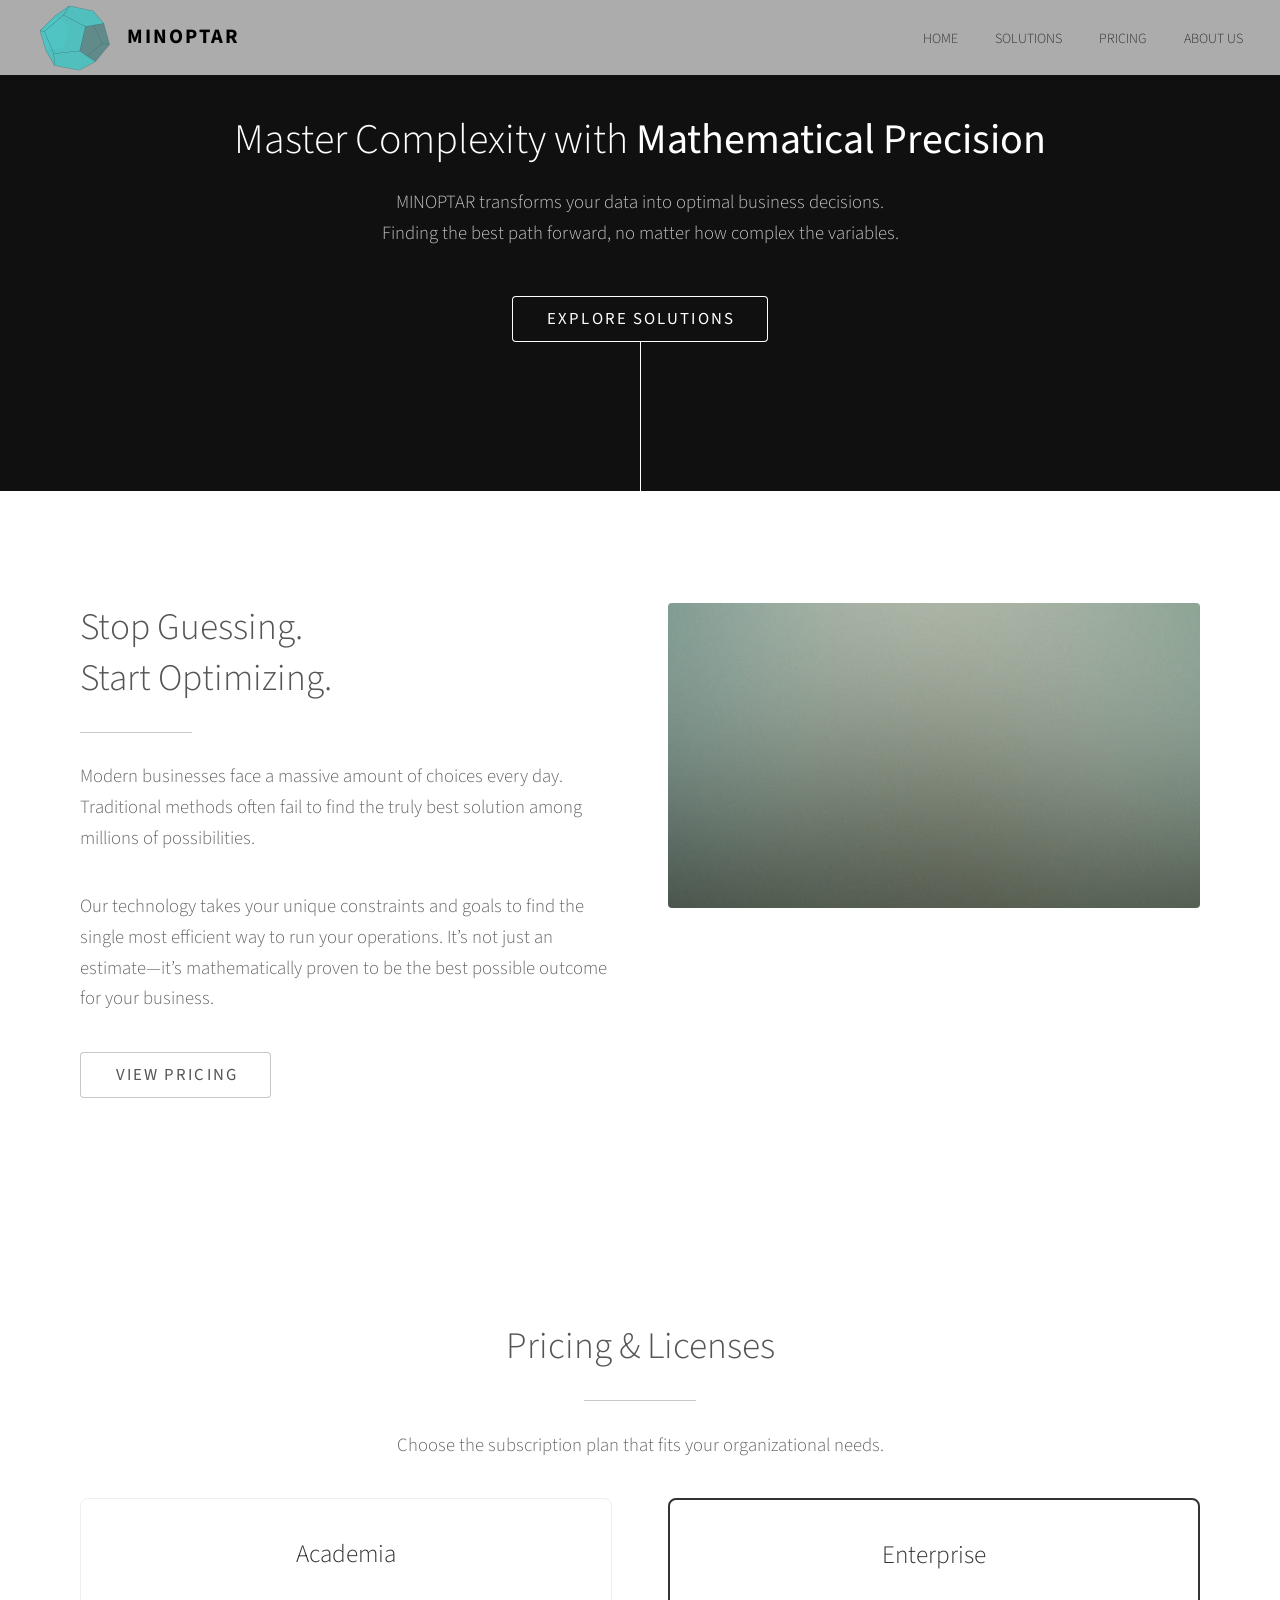
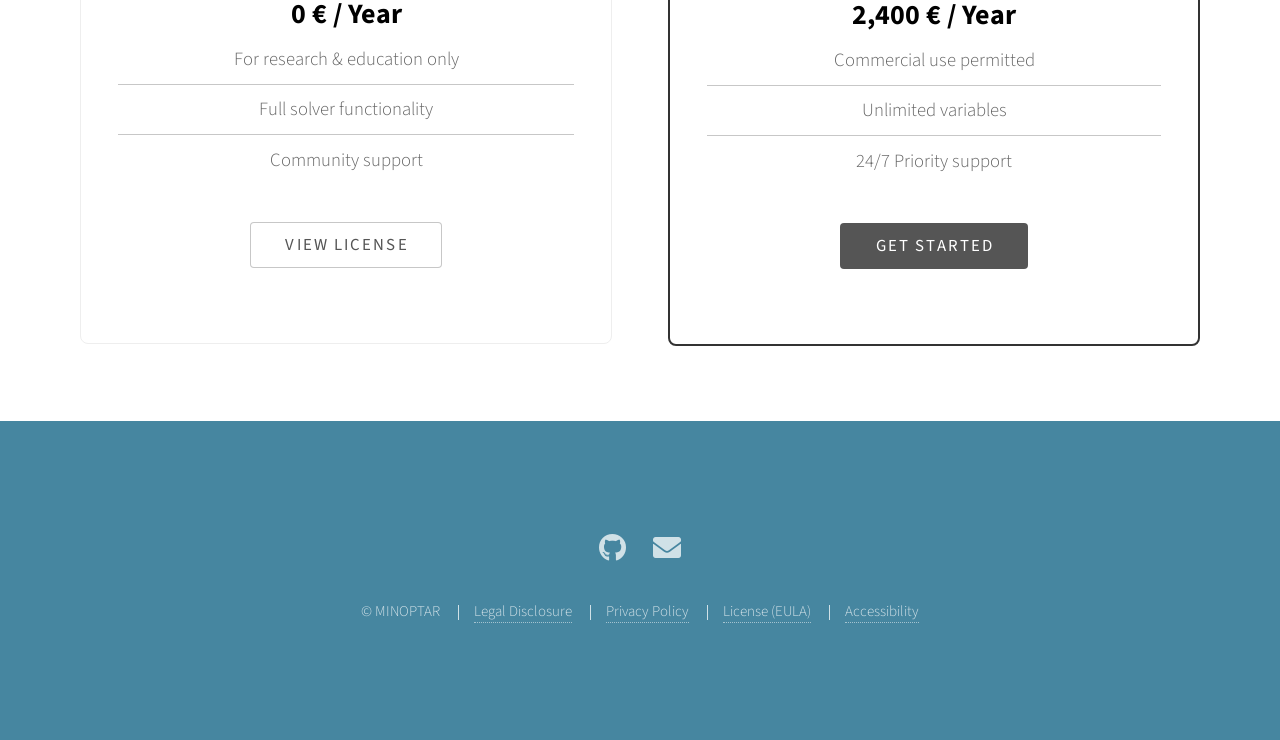
==== index.html @ ae3d608e "start page strukturell und textuell fertig" ====
<!DOCTYPE HTML>
<!--
	Photon by HTML5 UP
	html5up.net | @ajlkn
	Free for personal and commercial use under the CCA 3.0 license (html5up.net/license)
-->
<html>
	<head>
		<title>minoptar - Optimizer Engine</title>
		<meta charset="utf-8" />
		<meta name="viewport" content="width=device-width, initial-scale=1, user-scalable=no" />
		<link rel="stylesheet" href="assets/css/main.css" />
		<noscript><link rel="stylesheet" href="assets/css/noscript.css" /></noscript>
	</head>
	<body class="is-preload">

		<!-- Sticky Header Navigation -->
		<nav id="nav-sticky">
			<div class="nav-logo-container">
				<img src="images/logo_zoomed.png" alt="MINOPTAR Polyhedron Logo" class="nav-logo-img" />
				<span class="nav-logo-text">MINOPTAR</span>
			</div>
			<ul class="nav-links">
				<li><a href="#header" class="scrolly">Home</a></li>
				<li><a href="#one" class="scrolly">Solutions</a></li>
				<li><a href="#pricing" class="scrolly">Pricing</a></li>
				<li><a href="about.html">About Us</a></li>
			</ul>
		</nav>

		<!-- Header -->
			<section id="header">
				<video autoplay muted loop playsinline class="header-video">
					<source src="videos/0504(1).mp4" type="video/webm">
				</video>
				<div class="inner">
					<h1>Master Complexity with <strong>Mathematical Precision</strong></h1>
					<p>MINOPTAR transforms your data into optimal business decisions.<br />
					Finding the best path forward, no matter how complex the variables.</p>
					<ul class="actions special">
						<li><a href="#one" class="button scrolly">Explore Solutions</a></li>
					</ul>
				</div>
			</section>

		<!-- Section One: Value Proposition -->
			<section id="one" class="main style1">
				<div class="container">
					<div class="row gtr-150">
						<div class="col-6 col-12-medium">
							<header class="major">
								<h2>Stop Guessing.<br /> Start Optimizing.</h2>
							</header>
							<p>Modern businesses face a massive amount of choices every day. Traditional methods often fail to find the truly best solution among millions of possibilities.</p>
							<p>Our technology takes your unique constraints and goals to find the single most efficient way to run your operations. It’s not just an estimate—it’s mathematically proven to be the best possible outcome for your business.</p>
							<ul class="actions">
								<li><a href="#pricing" class="button scrolly">View Pricing</a></li>
							</ul>
						</div>
						<div class="col-6 col-12-medium imp-medium">
							<span class="image fit"><img src="images/pic01.jpg" alt="Optimization Illustration" /></span>
						</div>
					</div>
				</div>
			</section>

		<!-- Section Pricing: Subscription Model -->
			<section id="pricing" class="main style1 special">
				<div class="container">
					<header class="major">
						<h2>Pricing & Licenses</h2>
					</header>
					<p>Choose the subscription plan that fits your organizational needs.</p>
					<div class="row gtr-150">
						<!-- Academia Plan -->
						<div class="col-6 col-12-medium">
							<div class="pricing-card">
								<h3>Academia</h3>
								<div class="price">0 € <span>/ Year</span></div>
								<ul class="alt">
									<li>For research & education only</li>
									<li>Full solver functionality</li>
									<li>Community support</li>
								</ul>
								<ul class="actions special">
									<li><a href="license.html" class="button">View License</a></li>
								</ul>
							</div>
						</div>
						<!-- Enterprise Plan -->
						<div class="col-6 col-12-medium">
							<div class="pricing-card featured">
								<h3>Enterprise</h3>
								<div class="price">2,400 € <span>/ Year</span></div>
								<ul class="alt">
									<li>Commercial use permitted</li>
									<li>Unlimited variables</li>
									<li>24/7 Priority support</li>
								</ul>
								<ul class="actions special">
									<li><a href="license.html" class="button primary">Get Started</a></li>
								</ul>
							</div>
						</div>
					</div>
				</div>
			</section>

		<!-- Footer -->
			<section id="footer">
				<ul class="icons">
					<li><a href="#" class="icon brands alt fa-github"><span class="label">GitHub</span></a></li>
					<li><a href="#" class="icon solid alt fa-envelope"><span class="label">Email</span></a></li>
				</ul>
				<ul class="copyright">
					<li>&copy; MINOPTAR</li>
					<li><a href="legal-disclosure.html">Legal Disclosure</a></li>
					<li><a href="privacy.html">Privacy Policy</a></li>
					<li><a href="license.html">License (EULA)</a></li>
					<li><a href="accessibility.html">Accessibility</a></li>
				</ul>
			</section>

		<!-- Scripts -->
			<script src="assets/js/jquery.min.js"></script>
			<script src="assets/js/jquery.scrolly.min.js"></script>
			<script src="assets/js/browser.min.js"></script>
			<script src="assets/js/breakpoints.min.js"></script>
			<script src="assets/js/util.js"></script>
			<script src="assets/js/main.js"></script>

	</body>
</html>
---- assets/css/main.css ----
@import url("fontawesome-all.min.css");
@import url("https://fonts.googleapis.com/css?family=Source+Sans+Pro:300,300italic,400,400italic");

/*
	Photon by HTML5 UP
	html5up.net | @ajlkn
	Free for personal and commercial use under the CCA 3.0 license (html5up.net/license)
*/

html, body, div, span, applet, object,
iframe, h1, h2, h3, h4, h5, h6, p, blockquote,
pre, a, abbr, acronym, address, big, cite,
code, del, dfn, em, img, ins, kbd, q, s, samp,
small, strike, strong, sub, sup, tt, var, b,
u, i, center, dl, dt, dd, ol, ul, li, fieldset,
form, label, legend, table, caption, tbody,
tfoot, thead, tr, th, td, article, aside,
canvas, details, embed, figure, figcaption,
footer, header, hgroup, menu, nav, output, ruby,
section, summary, time, mark, audio, video {
	margin: 0;
	padding: 0;
	border: 0;
	font-size: 100%;
	font: inherit;
	vertical-align: baseline;}

article, aside, details, figcaption, figure,
footer, header, hgroup, menu, nav, section {
	display: block;}

body {
	line-height: 1;
}

ol, ul {
	list-style: none;
}

blockquote, q {
	quotes: none;
}

	blockquote:before, blockquote:after, q:before, q:after {
		content: '';
		content: none;
	}

table {
	border-collapse: collapse;
	border-spacing: 0;
}

body {
	-webkit-text-size-adjust: none;
}

mark {
	background-color: transparent;
	color: inherit;
}

input::-moz-focus-inner {
	border: 0;
	padding: 0;
}

input, select, textarea {
	-moz-appearance: none;
	-webkit-appearance: none;
	-ms-appearance: none;
	appearance: none;
}

/* Basic */

	html {
		box-sizing: border-box;
	}

	*, *:before, *:after {
		box-sizing: inherit;
	}

	body {
		background: #fff;
	}

		body.is-preload *, body.is-preload *:before, body.is-preload *:after {
			-moz-animation: none !important;
			-webkit-animation: none !important;
			-ms-animation: none !important;
			animation: none !important;
			-moz-transition: none !important;
			-webkit-transition: none !important;
			-ms-transition: none !important;
			transition: none !important;
		}

	body, input, select, textarea {
		color: #666;
		font-family: "Source Sans Pro", Helvetica, sans-serif;
		font-size: 16pt;
		font-weight: 300;
		line-height: 1.65em;
	}

	a {
		-moz-transition: color 0.2s ease-in-out, border-color 0.2s ease-in-out;
		-webkit-transition: color 0.2s ease-in-out, border-color 0.2s ease-in-out;
		-ms-transition: color 0.2s ease-in-out, border-color 0.2s ease-in-out;
		transition: color 0.2s ease-in-out, border-color 0.2s ease-in-out;
		border-bottom: dotted 1px #666;
		color: inherit;
		text-decoration: none;
	}

		a:hover {
			border-bottom-color: transparent !important;
			color: #6bd4c8;
		}

	strong, b {
		color: #555;
		font-weight: 400;
	}

	em, i {
		font-style: italic;
	}

	p {
		margin: 0 0 2em 0;
	}

	h1, h2, h3, h4, h5, h6 {
		color: #555;
		line-height: 1em;
		margin: 0 0 1em 0;
	}

		h1 a, h2 a, h3 a, h4 a, h5 a, h6 a {
			color: inherit;
			text-decoration: none;
		}

	h1 {
		font-size: 2.25em;
		line-height: 1.35em;
	}

	h2 {
		font-size: 2em;
		line-height: 1.35em;
	}

	h3 {
		font-size: 1.35em;
		line-height: 1.5em;
	}

	h4 {
		font-size: 1.25em;
		line-height: 1.5em;
	}

	h5 {
		font-size: 0.9em;
		line-height: 1.5em;
	}

	h6 {
		font-size: 0.7em;
		line-height: 1.5em;
	}

	sub {
		font-size: 0.8em;
		position: relative;
		top: 0.5em;
	}

	sup {
		font-size: 0.8em;
		position: relative;
		top: -0.5em;
	}

	hr {
		border: 0;
		border-bottom: solid 1px rgba(144, 144, 144, 0.5);
		margin: 2em 0;
	}

		hr.major {
			margin: 3em 0;
		}

	blockquote {
		border-left: solid 4px rgba(144, 144, 144, 0.5);
		font-style: italic;
		margin: 0 0 2em 0;
		padding: 0.5em 0 0.5em 2em;
	}

	code {
		background: rgba(144, 144, 144, 0.075);
		border-radius: 4px;
		border: solid 1px rgba(144, 144, 144, 0.5);
		font-family: "Courier New", monospace;
		font-size: 0.9em;
		margin: 0 0.25em;
		padding: 0.25em 0.65em;
	}

	pre {
		-webkit-overflow-scrolling: touch;
		font-family: "Courier New", monospace;
		font-size: 0.9em;
		margin: 0 0 2em 0;
	}

		pre code {
			display: block;
			line-height: 1.75em;
			padding: 1em 1.5em;
			overflow-x: auto;
		}

	.align-left {
		text-align: left;
	}

	.align-center {
		text-align: center;
	}

	.align-right {
		text-align: right;
	}

/* Container */

	.container {
		margin: 0 auto;
		max-width: calc(100% - 4em);
		width: 60em;
	}

		.container.xsmall {
			width: 15em;
		}

		.container.small {
			width: 30em;
		}

		.container.medium {
			width: 45em;
		}

		.container.large {
			width: 75em;
		}

		.container.xlarge {
			width: 90em;
		}

		.container.max {
			width: 100%;
		}

		@media screen and (max-width: 980px) {

			.container {
				max-width: 100% !important;
				width: 100% !important;
			}

		}

		@media screen and (max-width: 480px) {

			.container {
				max-width: calc(100% - 3em);
			}

		}

/* Row */

	.row {
		display: flex;
		flex-wrap: wrap;
		box-sizing: border-box;
		align-items: stretch;
	}

		.row > * {
			box-sizing: border-box;
		}

		.row.gtr-uniform > * > :last-child {
			margin-bottom: 0;
		}

		.row.aln-left {
			justify-content: flex-start;
		}

		.row.aln-center {
			justify-content: center;
		}

		.row.aln-right {
			justify-content: flex-end;
		}

		.row.aln-top {
			align-items: flex-start;
		}

		.row.aln-middle {
			align-items: center;
		}

		.row.aln-bottom {
			align-items: flex-end;
		}

		.row > .imp {
			order: -1;
		}

		.row > .col-1 {
			width: 8.33333%;
		}

		.row > .off-1 {
			margin-left: 8.33333%;
		}

		.row > .col-2 {
			width: 16.66667%;
		}

		.row > .off-2 {
			margin-left: 16.66667%;
		}

		.row > .col-3 {
			width: 25%;
		}

		.row > .off-3 {
			margin-left: 25%;
		}

		.row > .col-4 {
			width: 33.33333%;
		}

		.row > .off-4 {
			margin-left: 33.33333%;
		}

		.row > .col-5 {
			width: 41.66667%;
		}

		.row > .off-5 {
			margin-left: 41.66667%;
		}

		.row > .col-6 {
			width: 50%;
		}

		.row > .off-6 {
			margin-left: 50%;
		}

		.row > .col-7 {
			width: 58.33333%;
		}

		.row > .off-7 {
			margin-left: 58.33333%;
		}

		.row > .col-8 {
			width: 66.66667%;
		}

		.row > .off-8 {
			margin-left: 66.66667%;
		}

		.row > .col-9 {
			width: 75%;
		}

		.row > .off-9 {
			margin-left: 75%;
		}

		.row > .col-10 {
			width: 83.33333%;
		}

		.row > .off-10 {
			margin-left: 83.33333%;
		}

		.row > .col-11 {
			width: 91.66667%;
		}

		.row > .off-11 {
			margin-left: 91.66667%;
		}

		.row > .col-12 {
			width: 100%;
		}

		.row > .off-12 {
			margin-left: 100%;
		}

		.row.gtr-0 {
			margin-top: 0;
			margin-left: 0em;
		}

			.row.gtr-0 > * {
				padding: 0 0 0 0em;
			}

			.row.gtr-0.gtr-uniform {
				margin-top: 0em;
			}

				.row.gtr-0.gtr-uniform > * {
					padding-top: 0em;
				}

		.row.gtr-25 {
			margin-top: 0;
			margin-left: -0.5em;
		}

			.row.gtr-25 > * {
				padding: 0 0 0 0.5em;
			}

			.row.gtr-25.gtr-uniform {
				margin-top: -0.5em;
			}

				.row.gtr-25.gtr-uniform > * {
					padding-top: 0.5em;
				}

		.row.gtr-50 {
			margin-top: 0;
			margin-left: -1em;
		}

			.row.gtr-50 > * {
				padding: 0 0 0 1em;
			}

			.row.gtr-50.gtr-uniform {
				margin-top: -1em;
			}

				.row.gtr-50.gtr-uniform > * {
					padding-top: 1em;
				}

		.row {
			margin-top: 0;
			margin-left: -2em;
		}

			.row > * {
				padding: 0 0 0 2em;
			}

			.row.gtr-uniform {
				margin-top: -2em;
			}

				.row.gtr-uniform > * {
					padding-top: 2em;
				}

		.row.gtr-150 {
			margin-top: 0;
			margin-left: -3em;
		}

			.row.gtr-150 > * {
				padding: 0 0 0 3em;
			}

			.row.gtr-150.gtr-uniform {
				margin-top: -3em;
			}

				.row.gtr-150.gtr-uniform > * {
					padding-top: 3em;
				}

		.row.gtr-200 {
			margin-top: 0;
			margin-left: -4em;
		}

			.row.gtr-200 > * {
				padding: 0 0 0 4em;
			}

			.row.gtr-200.gtr-uniform {
				margin-top: -4em;
			}

				.row.gtr-200.gtr-uniform > * {
					padding-top: 4em;
				}

		@media screen and (max-width: 1680px) {

			.row {
				display: flex;
				flex-wrap: wrap;
				box-sizing: border-box;
				align-items: stretch;
			}

				.row > * {
					box-sizing: border-box;
				}

				.row.gtr-uniform > * > :last-child {
					margin-bottom: 0;
				}

				.row.aln-left {
					justify-content: flex-start;
				}

				.row.aln-center {
					justify-content: center;
				}

				.row.aln-right {
					justify-content: flex-end;
				}

				.row.aln-top {
					align-items: flex-start;
				}

				.row.aln-middle {
					align-items: center;
				}

				.row.aln-bottom {
					align-items: flex-end;
				}

				.row > .imp-xlarge {
					order: -1;
				}

				.row > .col-1-xlarge {
					width: 8.33333%;
				}

				.row > .off-1-xlarge {
					margin-left: 8.33333%;
				}

				.row > .col-2-xlarge {
					width: 16.66667%;
				}

				.row > .off-2-xlarge {
					margin-left: 16.66667%;
				}

				.row > .col-3-xlarge {
					width: 25%;
				}

				.row > .off-3-xlarge {
					margin-left: 25%;
				}

				.row > .col-4-xlarge {
					width: 33.33333%;
				}

				.row > .off-4-xlarge {
					margin-left: 33.33333%;
				}

				.row > .col-5-xlarge {
					width: 41.66667%;
				}

				.row > .off-5-xlarge {
					margin-left: 41.66667%;
				}

				.row > .col-6-xlarge {
					width: 50%;
				}

				.row > .off-6-xlarge {
					margin-left: 50%;
				}

				.row > .col-7-xlarge {
					width: 58.33333%;
				}

				.row > .off-7-xlarge {
					margin-left: 58.33333%;
				}

				.row > .col-8-xlarge {
					width: 66.66667%;
				}

				.row > .off-8-xlarge {
					margin-left: 66.66667%;
				}

				.row > .col-9-xlarge {
					width: 75%;
				}

				.row > .off-9-xlarge {
					margin-left: 75%;
				}

				.row > .col-10-xlarge {
					width: 83.33333%;
				}

				.row > .off-10-xlarge {
					margin-left: 83.33333%;
				}

				.row > .col-11-xlarge {
					width: 91.66667%;
				}

				.row > .off-11-xlarge {
					margin-left: 91.66667%;
				}

				.row > .col-12-xlarge {
					width: 100%;
				}

				.row > .off-12-xlarge {
					margin-left: 100%;
				}

				.row.gtr-0 {
					margin-top: 0;
					margin-left: 0em;
				}

					.row.gtr-0 > * {
						padding: 0 0 0 0em;
					}

					.row.gtr-0.gtr-uniform {
						margin-top: 0em;
					}

						.row.gtr-0.gtr-uniform > * {
							padding-top: 0em;
						}

				.row.gtr-25 {
					margin-top: 0;
					margin-left: -0.5em;
				}

					.row.gtr-25 > * {
						padding: 0 0 0 0.5em;
					}

					.row.gtr-25.gtr-uniform {
						margin-top: -0.5em;
					}

						.row.gtr-25.gtr-uniform > * {
							padding-top: 0.5em;
						}

				.row.gtr-50 {
					margin-top: 0;
					margin-left: -1em;
				}

					.row.gtr-50 > * {
						padding: 0 0 0 1em;
					}

					.row.gtr-50.gtr-uniform {
						margin-top: -1em;
					}

						.row.gtr-50.gtr-uniform > * {
							padding-top: 1em;
						}

				.row {
					margin-top: 0;
					margin-left: -2em;
				}

					.row > * {
						padding: 0 0 0 2em;
					}

					.row.gtr-uniform {
						margin-top: -2em;
					}

						.row.gtr-uniform > * {
							padding-top: 2em;
						}

				.row.gtr-150 {
					margin-top: 0;
					margin-left: -3em;
				}

					.row.gtr-150 > * {
						padding: 0 0 0 3em;
					}

					.row.gtr-150.gtr-uniform {
						margin-top: -3em;
					}

						.row.gtr-150.gtr-uniform > * {
							padding-top: 3em;
						}

				.row.gtr-200 {
					margin-top: 0;
					margin-left: -4em;
				}

					.row.gtr-200 > * {
						padding: 0 0 0 4em;
					}

					.row.gtr-200.gtr-uniform {
						margin-top: -4em;
					}

						.row.gtr-200.gtr-uniform > * {
							padding-top: 4em;
						}

		}

		@media screen and (max-width: 1140px) {

			.row {
				display: flex;
				flex-wrap: wrap;
				box-sizing: border-box;
				align-items: stretch;
			}

				.row > * {
					box-sizing: border-box;
				}

				.row.gtr-uniform > * > :last-child {
					margin-bottom: 0;
				}

				.row.aln-left {
					justify-content: flex-start;
				}

				.row.aln-center {
					justify-content: center;
				}

				.row.aln-right {
					justify-content: flex-end;
				}

				.row.aln-top {
					align-items: flex-start;
				}

				.row.aln-middle {
					align-items: center;
				}

				.row.aln-bottom {
					align-items: flex-end;
				}

				.row > .imp-large {
					order: -1;
				}

				.row > .col-1-large {
					width: 8.33333%;
				}

				.row > .off-1-large {
					margin-left: 8.33333%;
				}

				.row > .col-2-large {
					width: 16.66667%;
				}

				.row > .off-2-large {
					margin-left: 16.66667%;
				}

				.row > .col-3-large {
					width: 25%;
				}

				.row > .off-3-large {
					margin-left: 25%;
				}

				.row > .col-4-large {
					width: 33.33333%;
				}

				.row > .off-4-large {
					margin-left: 33.33333%;
				}

				.row > .col-5-large {
					width: 41.66667%;
				}

				.row > .off-5-large {
					margin-left: 41.66667%;
				}

				.row > .col-6-large {
					width: 50%;
				}

				.row > .off-6-large {
					margin-left: 50%;
				}

				.row > .col-7-large {
					width: 58.33333%;
				}

				.row > .off-7-large {
					margin-left: 58.33333%;
				}

				.row > .col-8-large {
					width: 66.66667%;
				}

				.row > .off-8-large {
					margin-left: 66.66667%;
				}

				.row > .col-9-large {
					width: 75%;
				}

				.row > .off-9-large {
					margin-left: 75%;
				}

				.row > .col-10-large {
					width: 83.33333%;
				}

				.row > .off-10-large {
					margin-left: 83.33333%;
				}

				.row > .col-11-large {
					width: 91.66667%;
				}

				.row > .off-11-large {
					margin-left: 91.66667%;
				}

				.row > .col-12-large {
					width: 100%;
				}

				.row > .off-12-large {
					margin-left: 100%;
				}

				.row.gtr-0 {
					margin-top: 0;
					margin-left: 0em;
				}

					.row.gtr-0 > * {
						padding: 0 0 0 0em;
					}

					.row.gtr-0.gtr-uniform {
						margin-top: 0em;
					}

						.row.gtr-0.gtr-uniform > * {
							padding-top: 0em;
						}

				.row.gtr-25 {
					margin-top: 0;
					margin-left: -0.5em;
				}

					.row.gtr-25 > * {
						padding: 0 0 0 0.5em;
					}

					.row.gtr-25.gtr-uniform {
						margin-top: -0.5em;
					}

						.row.gtr-25.gtr-uniform > * {
							padding-top: 0.5em;
						}

				.row.gtr-50 {
					margin-top: 0;
					margin-left: -1em;
				}

					.row.gtr-50 > * {
						padding: 0 0 0 1em;
					}

					.row.gtr-50.gtr-uniform {
						margin-top: -1em;
					}

						.row.gtr-50.gtr-uniform > * {
							padding-top: 1em;
						}

				.row {
					margin-top: 0;
					margin-left: -2em;
				}

					.row > * {
						padding: 0 0 0 2em;
					}

					.row.gtr-uniform {
						margin-top: -2em;
					}

						.row.gtr-uniform > * {
							padding-top: 2em;
						}

				.row.gtr-150 {
					margin-top: 0;
					margin-left: -3em;
				}

					.row.gtr-150 > * {
						padding: 0 0 0 3em;
					}

					.row.gtr-150.gtr-uniform {
						margin-top: -3em;
					}

						.row.gtr-150.gtr-uniform > * {
							padding-top: 3em;
						}

				.row.gtr-200 {
					margin-top: 0;
					margin-left: -4em;
				}

					.row.gtr-200 > * {
						padding: 0 0 0 4em;
					}

					.row.gtr-200.gtr-uniform {
						margin-top: -4em;
					}

						.row.gtr-200.gtr-uniform > * {
							padding-top: 4em;
						}

		}

		@media screen and (max-width: 980px) {

			.row {
				display: flex;
				flex-wrap: wrap;
				box-sizing: border-box;
				align-items: stretch;
			}

				.row > * {
					box-sizing: border-box;
				}

				.row.gtr-uniform > * > :last-child {
					margin-bottom: 0;
				}

				.row.aln-left {
					justify-content: flex-start;
				}

				.row.aln-center {
					justify-content: center;
				}

				.row.aln-right {
					justify-content: flex-end;
				}

				.row.aln-top {
					align-items: flex-start;
				}

				.row.aln-middle {
					align-items: center;
				}

				.row.aln-bottom {
					align-items: flex-end;
				}

				.row > .imp-medium {
					order: -1;
				}

				.row > .col-1-medium {
					width: 8.33333%;
				}

				.row > .off-1-medium {
					margin-left: 8.33333%;
				}

				.row > .col-2-medium {
					width: 16.66667%;
				}

				.row > .off-2-medium {
					margin-left: 16.66667%;
				}

				.row > .col-3-medium {
					width: 25%;
				}

				.row > .off-3-medium {
					margin-left: 25%;
				}

				.row > .col-4-medium {
					width: 33.33333%;
				}

				.row > .off-4-medium {
					margin-left: 33.33333%;
				}

				.row > .col-5-medium {
					width: 41.66667%;
				}

				.row > .off-5-medium {
					margin-left: 41.66667%;
				}

				.row > .col-6-medium {
					width: 50%;
				}

				.row > .off-6-medium {
					margin-left: 50%;
				}

				.row > .col-7-medium {
					width: 58.33333%;
				}

				.row > .off-7-medium {
					margin-left: 58.33333%;
				}

				.row > .col-8-medium {
					width: 66.66667%;
				}

				.row > .off-8-medium {
					margin-left: 66.66667%;
				}

				.row > .col-9-medium {
					width: 75%;
				}

				.row > .off-9-medium {
					margin-left: 75%;
				}

				.row > .col-10-medium {
					width: 83.33333%;
				}

				.row > .off-10-medium {
					margin-left: 83.33333%;
				}

				.row > .col-11-medium {
					width: 91.66667%;
				}

				.row > .off-11-medium {
					margin-left: 91.66667%;
				}

				.row > .col-12-medium {
					width: 100%;
				}

				.row > .off-12-medium {
					margin-left: 100%;
				}

				.row.gtr-0 {
					margin-top: 0;
					margin-left: 0em;
				}

					.row.gtr-0 > * {
						padding: 0 0 0 0em;
					}

					.row.gtr-0.gtr-uniform {
						margin-top: 0em;
					}

						.row.gtr-0.gtr-uniform > * {
							padding-top: 0em;
						}

				.row.gtr-25 {
					margin-top: 0;
					margin-left: -0.5em;
				}

					.row.gtr-25 > * {
						padding: 0 0 0 0.5em;
					}

					.row.gtr-25.gtr-uniform {
						margin-top: -0.5em;
					}

						.row.gtr-25.gtr-uniform > * {
							padding-top: 0.5em;
						}

				.row.gtr-50 {
					margin-top: 0;
					margin-left: -1em;
				}

					.row.gtr-50 > * {
						padding: 0 0 0 1em;
					}

					.row.gtr-50.gtr-uniform {
						margin-top: -1em;
					}

						.row.gtr-50.gtr-uniform > * {
							padding-top: 1em;
						}

				.row {
					margin-top: 0;
					margin-left: -2em;
				}

					.row > * {
						padding: 0 0 0 2em;
					}

					.row.gtr-uniform {
						margin-top: -2em;
					}

						.row.gtr-uniform > * {
							padding-top: 2em;
						}

				.row.gtr-150 {
					margin-top: 0;
					margin-left: -3em;
				}

					.row.gtr-150 > * {
						padding: 0 0 0 3em;
					}

					.row.gtr-150.gtr-uniform {
						margin-top: -3em;
					}

						.row.gtr-150.gtr-uniform > * {
							padding-top: 3em;
						}

				.row.gtr-200 {
					margin-top: 0;
					margin-left: -4em;
				}

					.row.gtr-200 > * {
						padding: 0 0 0 4em;
					}

					.row.gtr-200.gtr-uniform {
						margin-top: -4em;
					}

						.row.gtr-200.gtr-uniform > * {
							padding-top: 4em;
						}

		}

		@media screen and (max-width: 736px) {

			.row {
				display: flex;
				flex-wrap: wrap;
				box-sizing: border-box;
				align-items: stretch;
			}

				.row > * {
					box-sizing: border-box;
				}

				.row.gtr-uniform > * > :last-child {
					margin-bottom: 0;
				}

				.row.aln-left {
					justify-content: flex-start;
				}

				.row.aln-center {
					justify-content: center;
				}

				.row.aln-right {
					justify-content: flex-end;
				}

				.row.aln-top {
					align-items: flex-start;
				}

				.row.aln-middle {
					align-items: center;
				}

				.row.aln-bottom {
					align-items: flex-end;
				}

				.row > .imp-small {
					order: -1;
				}

				.row > .col-1-small {
					width: 8.33333%;
				}

				.row > .off-1-small {
					margin-left: 8.33333%;
				}

				.row > .col-2-small {
					width: 16.66667%;
				}

				.row > .off-2-small {
					margin-left: 16.66667%;
				}

				.row > .col-3-small {
					width: 25%;
				}

				.row > .off-3-small {
					margin-left: 25%;
				}

				.row > .col-4-small {
					width: 33.33333%;
				}

				.row > .off-4-small {
					margin-left: 33.33333%;
				}

				.row > .col-5-small {
					width: 41.66667%;
				}

				.row > .off-5-small {
					margin-left: 41.66667%;
				}

				.row > .col-6-small {
					width: 50%;
				}

				.row > .off-6-small {
					margin-left: 50%;
				}

				.row > .col-7-small {
					width: 58.33333%;
				}

				.row > .off-7-small {
					margin-left: 58.33333%;
				}

				.row > .col-8-small {
					width: 66.66667%;
				}

				.row > .off-8-small {
					margin-left: 66.66667%;
				}

				.row > .col-9-small {
					width: 75%;
				}

				.row > .off-9-small {
					margin-left: 75%;
				}

				.row > .col-10-small {
					width: 83.33333%;
				}

				.row > .off-10-small {
					margin-left: 83.33333%;
				}

				.row > .col-11-small {
					width: 91.66667%;
				}

				.row > .off-11-small {
					margin-left: 91.66667%;
				}

				.row > .col-12-small {
					width: 100%;
				}

				.row > .off-12-small {
					margin-left: 100%;
				}

				.row.gtr-0 {
					margin-top: 0;
					margin-left: 0em;
				}

					.row.gtr-0 > * {
						padding: 0 0 0 0em;
					}

					.row.gtr-0.gtr-uniform {
						margin-top: 0em;
					}

						.row.gtr-0.gtr-uniform > * {
							padding-top: 0em;
						}

				.row.gtr-25 {
					margin-top: 0;
					margin-left: -0.5em;
				}

					.row.gtr-25 > * {
						padding: 0 0 0 0.5em;
					}

					.row.gtr-25.gtr-uniform {
						margin-top: -0.5em;
					}

						.row.gtr-25.gtr-uniform > * {
							padding-top: 0.5em;
						}

				.row.gtr-50 {
					margin-top: 0;
					margin-left: -1em;
				}

					.row.gtr-50 > * {
						padding: 0 0 0 1em;
					}

					.row.gtr-50.gtr-uniform {
						margin-top: -1em;
					}

						.row.gtr-50.gtr-uniform > * {
							padding-top: 1em;
						}

				.row {
					margin-top: 0;
					margin-left: -2em;
				}

					.row > * {
						padding: 0 0 0 2em;
					}

					.row.gtr-uniform {
						margin-top: -2em;
					}

						.row.gtr-uniform > * {
							padding-top: 2em;
						}

				.row.gtr-150 {
					margin-top: 0;
					margin-left: -3em;
				}

					.row.gtr-150 > * {
						padding: 0 0 0 3em;
					}

					.row.gtr-150.gtr-uniform {
						margin-top: -3em;
					}

						.row.gtr-150.gtr-uniform > * {
							padding-top: 3em;
						}

				.row.gtr-200 {
					margin-top: 0;
					margin-left: -4em;
				}

					.row.gtr-200 > * {
						padding: 0 0 0 4em;
					}

					.row.gtr-200.gtr-uniform {
						margin-top: -4em;
					}

						.row.gtr-200.gtr-uniform > * {
							padding-top: 4em;
						}

		}

		@media screen and (max-width: 480px) {

			.row {
				display: flex;
				flex-wrap: wrap;
				box-sizing: border-box;
				align-items: stretch;
			}

				.row > * {
					box-sizing: border-box;
				}

				.row.gtr-uniform > * > :last-child {
					margin-bottom: 0;
				}

				.row.aln-left {
					justify-content: flex-start;
				}

				.row.aln-center {
					justify-content: center;
				}

				.row.aln-right {
					justify-content: flex-end;
				}

				.row.aln-top {
					align-items: flex-start;
				}

				.row.aln-middle {
					align-items: center;
				}

				.row.aln-bottom {
					align-items: flex-end;
				}

				.row > .imp-xsmall {
					order: -1;
				}

				.row > .col-1-xsmall {
					width: 8.33333%;
				}

				.row > .off-1-xsmall {
					margin-left: 8.33333%;
				}

				.row > .col-2-xsmall {
					width: 16.66667%;
				}

				.row > .off-2-xsmall {
					margin-left: 16.66667%;
				}

				.row > .col-3-xsmall {
					width: 25%;
				}

				.row > .off-3-xsmall {
					margin-left: 25%;
				}

				.row > .col-4-xsmall {
					width: 33.33333%;
				}

				.row > .off-4-xsmall {
					margin-left: 33.33333%;
				}

				.row > .col-5-xsmall {
					width: 41.66667%;
				}

				.row > .off-5-xsmall {
					margin-left: 41.66667%;
				}

				.row > .col-6-xsmall {
					width: 50%;
				}

				.row > .off-6-xsmall {
					margin-left: 50%;
				}

				.row > .col-7-xsmall {
					width: 58.33333%;
				}

				.row > .off-7-xsmall {
					margin-left: 58.33333%;
				}

				.row > .col-8-xsmall {
					width: 66.66667%;
				}

				.row > .off-8-xsmall {
					margin-left: 66.66667%;
				}

				.row > .col-9-xsmall {
					width: 75%;
				}

				.row > .off-9-xsmall {
					margin-left: 75%;
				}

				.row > .col-10-xsmall {
					width: 83.33333%;
				}

				.row > .off-10-xsmall {
					margin-left: 83.33333%;
				}

				.row > .col-11-xsmall {
					width: 91.66667%;
				}

				.row > .off-11-xsmall {
					margin-left: 91.66667%;
				}

				.row > .col-12-xsmall {
					width: 100%;
				}

				.row > .off-12-xsmall {
					margin-left: 100%;
				}

				.row.gtr-0 {
					margin-top: 0;
					margin-left: 0em;
				}

					.row.gtr-0 > * {
						padding: 0 0 0 0em;
					}

					.row.gtr-0.gtr-uniform {
						margin-top: 0em;
					}

						.row.gtr-0.gtr-uniform > * {
							padding-top: 0em;
						}

				.row.gtr-25 {
					margin-top: 0;
					margin-left: -0.5em;
				}

					.row.gtr-25 > * {
						padding: 0 0 0 0.5em;
					}

					.row.gtr-25.gtr-uniform {
						margin-top: -0.5em;
					}

						.row.gtr-25.gtr-uniform > * {
							padding-top: 0.5em;
						}

				.row.gtr-50 {
					margin-top: 0;
					margin-left: -1em;
				}

					.row.gtr-50 > * {
						padding: 0 0 0 1em;
					}

					.row.gtr-50.gtr-uniform {
						margin-top: -1em;
					}

						.row.gtr-50.gtr-uniform > * {
							padding-top: 1em;
						}

				.row {
					margin-top: 0;
					margin-left: -2em;
				}

					.row > * {
						padding: 0 0 0 2em;
					}

					.row.gtr-uniform {
						margin-top: -2em;
					}

						.row.gtr-uniform > * {
							padding-top: 2em;
						}

				.row.gtr-150 {
					margin-top: 0;
					margin-left: -3em;
				}

					.row.gtr-150 > * {
						padding: 0 0 0 3em;
					}

					.row.gtr-150.gtr-uniform {
						margin-top: -3em;
					}

						.row.gtr-150.gtr-uniform > * {
							padding-top: 3em;
						}

				.row.gtr-200 {
					margin-top: 0;
					margin-left: -4em;
				}

					.row.gtr-200 > * {
						padding: 0 0 0 4em;
					}

					.row.gtr-200.gtr-uniform {
						margin-top: -4em;
					}

						.row.gtr-200.gtr-uniform > * {
							padding-top: 4em;
						}

		}

		@media screen and (max-width: 320px) {

			.row {
				display: flex;
				flex-wrap: wrap;
				box-sizing: border-box;
				align-items: stretch;
			}

				.row > * {
					box-sizing: border-box;
				}

				.row.gtr-uniform > * > :last-child {
					margin-bottom: 0;
				}

				.row.aln-left {
					justify-content: flex-start;
				}

				.row.aln-center {
					justify-content: center;
				}

				.row.aln-right {
					justify-content: flex-end;
				}

				.row.aln-top {
					align-items: flex-start;
				}

				.row.aln-middle {
					align-items: center;
				}

				.row.aln-bottom {
					align-items: flex-end;
				}

				.row > .imp-xxsmall {
					order: -1;
				}

				.row > .col-1-xxsmall {
					width: 8.33333%;
				}

				.row > .off-1-xxsmall {
					margin-left: 8.33333%;
				}

				.row > .col-2-xxsmall {
					width: 16.66667%;
				}

				.row > .off-2-xxsmall {
					margin-left: 16.66667%;
				}

				.row > .col-3-xxsmall {
					width: 25%;
				}

				.row > .off-3-xxsmall {
					margin-left: 25%;
				}

				.row > .col-4-xxsmall {
					width: 33.33333%;
				}

				.row > .off-4-xxsmall {
					margin-left: 33.33333%;
				}

				.row > .col-5-xxsmall {
					width: 41.66667%;
				}

				.row > .off-5-xxsmall {
					margin-left: 41.66667%;
				}

				.row > .col-6-xxsmall {
					width: 50%;
				}

				.row > .off-6-xxsmall {
					margin-left: 50%;
				}

				.row > .col-7-xxsmall {
					width: 58.33333%;
				}

				.row > .off-7-xxsmall {
					margin-left: 58.33333%;
				}

				.row > .col-8-xxsmall {
					width: 66.66667%;
				}

				.row > .off-8-xxsmall {
					margin-left: 66.66667%;
				}

				.row > .col-9-xxsmall {
					width: 75%;
				}

				.row > .off-9-xxsmall {
					margin-left: 75%;
				}

				.row > .col-10-xxsmall {
					width: 83.33333%;
				}

				.row > .off-10-xxsmall {
					margin-left: 83.33333%;
				}

				.row > .col-11-xxsmall {
					width: 91.66667%;
				}

				.row > .off-11-xxsmall {
					margin-left: 91.66667%;
				}

				.row > .col-12-xxsmall {
					width: 100%;
				}

				.row > .off-12-xxsmall {
					margin-left: 100%;
				}

				.row.gtr-0 {
					margin-top: 0;
					margin-left: 0em;
				}

					.row.gtr-0 > * {
						padding: 0 0 0 0em;
					}

					.row.gtr-0.gtr-uniform {
						margin-top: 0em;
					}

						.row.gtr-0.gtr-uniform > * {
							padding-top: 0em;
						}

				.row.gtr-25 {
					margin-top: 0;
					margin-left: -0.5em;
				}

					.row.gtr-25 > * {
						padding: 0 0 0 0.5em;
					}

					.row.gtr-25.gtr-uniform {
						margin-top: -0.5em;
					}

						.row.gtr-25.gtr-uniform > * {
							padding-top: 0.5em;
						}

				.row.gtr-50 {
					margin-top: 0;
					margin-left: -1em;
				}

					.row.gtr-50 > * {
						padding: 0 0 0 1em;
					}

					.row.gtr-50.gtr-uniform {
						margin-top: -1em;
					}

						.row.gtr-50.gtr-uniform > * {
							padding-top: 1em;
						}

				.row {
					margin-top: 0;
					margin-left: -2em;
				}

					.row > * {
						padding: 0 0 0 2em;
					}

					.row.gtr-uniform {
						margin-top: -2em;
					}

						.row.gtr-uniform > * {
							padding-top: 2em;
						}

				.row.gtr-150 {
					margin-top: 0;
					margin-left: -3em;
				}

					.row.gtr-150 > * {
						padding: 0 0 0 3em;
					}

					.row.gtr-150.gtr-uniform {
						margin-top: -3em;
					}

						.row.gtr-150.gtr-uniform > * {
							padding-top: 3em;
						}

				.row.gtr-200 {
					margin-top: 0;
					margin-left: -4em;
				}

					.row.gtr-200 > * {
						padding: 0 0 0 4em;
					}

					.row.gtr-200.gtr-uniform {
						margin-top: -4em;
					}

						.row.gtr-200.gtr-uniform > * {
							padding-top: 4em;
						}

		}

/* Section/Article */

	section.special, article.special {
		text-align: center;
	}

	header p {
		color: #999;
		margin: 0 0 1.5em 0;
		position: relative;
	}

	header h2 + p {
		font-size: 1.25em;
		line-height: 1.5em;
		margin-top: -1em;
	}

	header h3 + p {
		font-size: 1.1em;
		line-height: 1.5em;
		margin-top: -0.8em;
	}

	header h4 + p,
	header h5 + p,
	header h6 + p {
		font-size: 0.9em;
		line-height: 1.5em;
		margin-top: -0.6em;
	}

	header.major {
		margin: 0 0 1em 0;
	}

		header.major:after {
			background: rgba(144, 144, 144, 0.5);
			content: '';
			display: inline-block;
			height: 1px;
			margin-top: 1.5em;
			width: 6em;
		}

		header.major h2, header.major h3, header.major h4, header.major h5, header.major h6 {
			margin: 0;
		}

		header.major p {
			margin: 0.7em 0 0 0;
		}

	header.special {
		text-align: center;
	}

/* Form */

	form {
		margin: 0 0 2em 0;
	}

	label {
		color: #555;
		display: block;
		font-size: 0.9em;
		font-weight: 400;
		margin: 0 0 1em 0;
	}

	input[type="text"],
	input[type="password"],
	input[type="email"],
	select,
	textarea {
		-moz-appearance: none;
		-webkit-appearance: none;
		-ms-appearance: none;
		appearance: none;
		background: rgba(144, 144, 144, 0.075);
		border-radius: 4px;
		border: none;
		border: solid 1px rgba(144, 144, 144, 0.5);
		color: inherit;
		display: block;
		outline: 0;
		padding: 0 1em;
		text-decoration: none;
		width: 100%;
	}

		input[type="text"]:invalid,
		input[type="password"]:invalid,
		input[type="email"]:invalid,
		select:invalid,
		textarea:invalid {
			box-shadow: none;
		}

		input[type="text"]:focus,
		input[type="password"]:focus,
		input[type="email"]:focus,
		select:focus,
		textarea:focus {
			border-color: #6bd4c8;
		}

	select {
		background-image: url("data:image/svg+xml;charset=utf8,%3Csvg xmlns='http://www.w3.org/2000/svg' width='40' height='40' preserveAspectRatio='none' viewBox='0 0 40 40'%3E%3Cpath d='M9.4,12.3l10.4,10.4l10.4-10.4c0.2-0.2,0.5-0.4,0.9-0.4c0.3,0,0.6,0.1,0.9,0.4l3.3,3.3c0.2,0.2,0.4,0.5,0.4,0.9 c0,0.4-0.1,0.6-0.4,0.9L20.7,31.9c-0.2,0.2-0.5,0.4-0.9,0.4c-0.3,0-0.6-0.1-0.9-0.4L4.3,17.3c-0.2-0.2-0.4-0.5-0.4-0.9 c0-0.4,0.1-0.6,0.4-0.9l3.3-3.3c0.2-0.2,0.5-0.4,0.9-0.4S9.1,12.1,9.4,12.3z' fill='rgba(144, 144, 144, 0.5)' /%3E%3C/svg%3E");
		background-size: 1.25rem;
		background-repeat: no-repeat;
		background-position: calc(100% - 1rem) center;
		height: 2.75em;
		padding-right: 2.75em;
		text-overflow: ellipsis;
	}

		select option {
			color: #555;
			background: #fff;
		}

		select:focus::-ms-value {
			background-color: transparent;
		}

		select::-ms-expand {
			display: none;
		}

	input[type="text"],
	input[type="password"],
	input[type="email"],
	select {
		height: 2.75em;
	}

	textarea {
		padding: 0.75em 1em;
	}

	input[type="checkbox"],
	input[type="radio"] {
		-moz-appearance: none;
		-webkit-appearance: none;
		-ms-appearance: none;
		appearance: none;
		display: block;
		float: left;
		margin-right: -2em;
		opacity: 0;
		width: 1em;
		z-index: -1;
	}

		input[type="checkbox"] + label,
		input[type="radio"] + label {
			text-decoration: none;
			color: #666;
			cursor: pointer;
			display: inline-block;
			font-size: 1em;
			font-weight: 300;
			padding-left: 2.4em;
			padding-right: 0.75em;
			position: relative;
		}

			input[type="checkbox"] + label:before,
			input[type="radio"] + label:before {
				-moz-osx-font-smoothing: grayscale;
				-webkit-font-smoothing: antialiased;
				display: inline-block;
				font-style: normal;
				font-variant: normal;
				text-rendering: auto;
				line-height: 1;
				text-transform: none !important;
				font-family: 'Font Awesome 5 Free';
				font-weight: 900;
			}

			input[type="checkbox"] + label:before,
			input[type="radio"] + label:before {
				background: rgba(144, 144, 144, 0.075);
				border-radius: 4px;
				border: solid 1px rgba(144, 144, 144, 0.5);
				content: '';
				display: inline-block;
				font-size: 0.8em;
				height: 2.0625em;
				left: 0;
				line-height: 2.0625em;
				position: absolute;
				text-align: center;
				top: 0;
				width: 2.0625em;
			}

		input[type="checkbox"]:checked + label:before,
		input[type="radio"]:checked + label:before {
			background: #666666;
			border-color: #666666;
			color: #ffffff;
			content: '\f00c';
		}

		input[type="checkbox"]:focus + label:before,
		input[type="radio"]:focus + label:before {
			border-color: #6bd4c8;
		}

	input[type="checkbox"] + label:before {
		border-radius: 4px;
	}

	input[type="radio"] + label:before {
		border-radius: 100%;
	}

	::-webkit-input-placeholder {
		color: #999 !important;
		opacity: 1.0;
	}

	:-moz-placeholder {
		color: #999 !important;
		opacity: 1.0;
	}

	::-moz-placeholder {
		color: #999 !important;
		opacity: 1.0;
	}

	:-ms-input-placeholder {
		color: #999 !important;
		opacity: 1.0;
	}

/* Box */

	.box {
		border-radius: 4px;
		border: solid 1px rgba(144, 144, 144, 0.5);
		margin-bottom: 2em;
		padding: 1.5em;
	}

		.box > :last-child,
		.box > :last-child > :last-child,
		.box > :last-child > :last-child > :last-child {
			margin-bottom: 0;
		}

		.box.alt {
			border: 0;
			border-radius: 0;
			padding: 0;
		}

/* Icon */

	.icon {
		text-decoration: none;
		border-bottom: none;
		position: relative;
	}

		.icon:before {
			-moz-osx-font-smoothing: grayscale;
			-webkit-font-smoothing: antialiased;
			display: inline-block;
			font-style: normal;
			font-variant: normal;
			text-rendering: auto;
			line-height: 1;
			text-transform: none !important;
			font-family: 'Font Awesome 5 Free';
			font-weight: 400;
		}

		.icon > .label {
			display: none;
		}

		.icon:before {
			line-height: inherit;
		}

		.icon.solid:before {
			font-weight: 900 !important;
		}

		.icon.brands:before {
			font-family: 'Font Awesome 5 Brands';
		}

		.icon.style1:before {
			color: #c3e895;
		}

		.icon.style2:before {
			color: #8addaa;
		}

		.icon.style3:before {
			color: #6bd4c8;
		}

		.icon.style4:before {
			color: #57aed3;
		}

		.icon.style5:before {
			color: #4a87d3;
		}

		.icon.style6:before {
			color: #6b88e6;
		}

		.icon.major {
			text-decoration: none;
			color: #555;
			cursor: default;
			display: inline-block;
			margin: 0 0 1.5em 0;
		}

			.icon.major:before {
				-moz-osx-font-smoothing: grayscale;
				-webkit-font-smoothing: antialiased;
				display: inline-block;
				font-style: normal;
				font-variant: normal;
				text-rendering: auto;
				line-height: 1;
				text-transform: none !important;
				font-family: 'Font Awesome 5 Free';
				font-weight: 400;
			}

			.icon.major:before {
				font-size: 4em;
				line-height: 1em;
			}

/* Image */

	.image {
		border-radius: 4px;
		border: 0;
		display: inline-block;
		position: relative;
	}

		.image img {
			border-radius: 4px;
			display: block;
		}

		.image.left {
			float: left;
			padding: 0 1.5em 1em 0;
			top: 0.25em;
		}

		.image.right {
			float: right;
			padding: 0 0 1em 1.5em;
			top: 0.25em;
		}

		.image.left, .image.right {
			max-width: 40%;
		}

			.image.left img, .image.right img {
				width: 100%;
			}

		.image.fit {
			display: block;
			margin: 0 0 2em 0;
			width: 100%;
		}

			.image.fit img {
				width: 100%;
			}

/* List */

	ol {
		list-style: decimal;
		margin: 0 0 2em 0;
		padding-left: 1.25em;
	}

		ol li {
			padding-left: 0.25em;
		}

	ul {
		list-style: disc;
		margin: 0 0 2em 0;
		padding-left: 1em;
	}

		ul li {
			padding-left: 0.5em;
		}

		ul.alt {
			list-style: none;
			padding-left: 0;
		}

			ul.alt li {
				border-top: solid 1px rgba(144, 144, 144, 0.5);
				padding: 0.5em 0;
			}

				ul.alt li:first-child {
					border-top: 0;
					padding-top: 0;
				}

	dl {
		margin: 0 0 2em 0;
	}

/* Actions */

	ul.actions {
		display: -moz-flex;
		display: -webkit-flex;
		display: -ms-flex;
		display: flex;
		cursor: default;
		list-style: none;
		margin-left: -1em;
		padding-left: 0;
	}

		ul.actions li {
			padding: 0 0 0 1em;
			vertical-align: middle;
		}

		ul.actions.special {
			-moz-justify-content: center;
			-webkit-justify-content: center;
			-ms-justify-content: center;
			justify-content: center;
			width: 100%;
			margin-left: 0;
		}

			ul.actions.special li:first-child {
				padding-left: 0;
			}

		ul.actions.stacked {
			-moz-flex-direction: column;
			-webkit-flex-direction: column;
			-ms-flex-direction: column;
			flex-direction: column;
			margin-left: 0;
		}

			ul.actions.stacked li {
				padding: 1.3em 0 0 0;
			}

				ul.actions.stacked li:first-child {
					padding-top: 0;
				}

		ul.actions.fit {
			width: calc(100% + 1em);
		}

			ul.actions.fit li {
				-moz-flex-grow: 1;
				-webkit-flex-grow: 1;
				-ms-flex-grow: 1;
				flex-grow: 1;
				-moz-flex-shrink: 1;
				-webkit-flex-shrink: 1;
				-ms-flex-shrink: 1;
				flex-shrink: 1;
				width: 100%;
			}

				ul.actions.fit li > * {
					width: 100%;
				}

			ul.actions.fit.stacked {
				width: 100%;
			}

		@media screen and (max-width: 480px) {

			ul.actions:not(.fixed) {
				-moz-flex-direction: column;
				-webkit-flex-direction: column;
				-ms-flex-direction: column;
				flex-direction: column;
				margin-left: 0;
				width: 100% !important;
			}

				ul.actions:not(.fixed) li {
					-moz-flex-grow: 1;
					-webkit-flex-grow: 1;
					-ms-flex-grow: 1;
					flex-grow: 1;
					-moz-flex-shrink: 1;
					-webkit-flex-shrink: 1;
					-ms-flex-shrink: 1;
					flex-shrink: 1;
					padding: 1em 0 0 0;
					text-align: center;
					width: 100%;
				}

					ul.actions:not(.fixed) li > * {
						width: 100%;
					}

					ul.actions:not(.fixed) li:first-child {
						padding-top: 0;
					}

					ul.actions:not(.fixed) li input[type="submit"],
					ul.actions:not(.fixed) li input[type="reset"],
					ul.actions:not(.fixed) li input[type="button"],
					ul.actions:not(.fixed) li button,
					ul.actions:not(.fixed) li .button {
						width: 100%;
					}

						ul.actions:not(.fixed) li input[type="submit"].icon:before,
						ul.actions:not(.fixed) li input[type="reset"].icon:before,
						ul.actions:not(.fixed) li input[type="button"].icon:before,
						ul.actions:not(.fixed) li button.icon:before,
						ul.actions:not(.fixed) li .button.icon:before {
							margin-left: -0.5em;
						}

		}

/* Icons */

	ul.icons {
		cursor: default;
		list-style: none;
		padding-left: 0;
	}

		ul.icons li {
			display: inline-block;
			padding: 0 1.25em 0 0;
		}

			ul.icons li:last-child {
				padding-right: 0;
			}

			ul.icons li .icon:before {
				font-size: 1.5em;
			}

/* Major Icons */

	ul.major-icons {
		list-style: none;
		padding-left: 0;
	}

		ul.major-icons li {
			display: inline-block;
			padding: 2.5em;
			text-align: center;
		}

			ul.major-icons li .icon {
				-moz-transform: rotate(45deg);
				-webkit-transform: rotate(45deg);
				-ms-transform: rotate(45deg);
				transform: rotate(45deg);
				border-radius: 4px;
				border: solid 1px rgba(144, 144, 144, 0.5);
				display: inline-block;
				height: 8em;
				line-height: 8em;
				margin: 0;
				text-align: center;
				width: 8em;
			}

				ul.major-icons li .icon:before {
					-moz-transform: rotate(-45deg);
					-webkit-transform: rotate(-45deg);
					-ms-transform: rotate(-45deg);
					transform: rotate(-45deg);
					display: inline-block;
					line-height: inherit;
				}

/* Table */

	.table-wrapper {
		-webkit-overflow-scrolling: touch;
		overflow-x: auto;
	}

	table {
		margin: 0 0 2em 0;
		width: 100%;
	}

		table tbody tr {
			border-left: 0;
			border-right: 0;
		}

			table tbody tr:nth-child(2n + 1) {
				background-color: rgba(144, 144, 144, 0.075);
			}

		table td {
			padding: 0.75em 0.75em;
		}

		table th {
			color: #555;
			font-size: 0.9em;
			font-weight: 400;
			padding: 0 0.75em 0.75em 0.75em;
			text-align: left;
		}

		table thead {
			border-bottom: solid 1px rgba(144, 144, 144, 0.5);
		}

		table tfoot {
			border-top: solid 1px rgba(144, 144, 144, 0.5);
		}

		table.alt {
			border-collapse: separate;
		}

			table.alt tbody tr td {
				border: solid 1px rgba(144, 144, 144, 0.5);
				border-left-width: 0;
				border-top-width: 0;
			}

				table.alt tbody tr td:first-child {
					border-left-width: 1px;
				}

			table.alt tbody tr:first-child td {
				border-top-width: 1px;
			}

			table.alt thead {
				border-bottom: 0;
			}

			table.alt tfoot {
				border-top: 0;
			}

/* Button */

	input[type="submit"],
	input[type="reset"],
	input[type="button"],
	button,
	.button {
		-moz-appearance: none;
		-webkit-appearance: none;
		-ms-appearance: none;
		appearance: none;
		-moz-transition: background-color 0.2s ease-in-out, color 0.2s ease-in-out;
		-webkit-transition: background-color 0.2s ease-in-out, color 0.2s ease-in-out;
		-ms-transition: background-color 0.2s ease-in-out, color 0.2s ease-in-out;
		transition: background-color 0.2s ease-in-out, color 0.2s ease-in-out;
		background-color: transparent;
		border-radius: 4px;
		border: 0;
		box-shadow: inset 0 0 0 1px rgba(144, 144, 144, 0.5);
		color: #555 !important;
		cursor: pointer;
		display: inline-block;
		font-size: 0.9em;
		font-weight: 400;
		height: 2.75em;
		letter-spacing: 0.125em;
		line-height: 2.75em;
		padding: 0 2em;
		text-align: center;
		text-decoration: none;
		text-indent: 0.125em;
		text-transform: uppercase;
		white-space: nowrap;
	}

		input[type="submit"]:hover,
		input[type="reset"]:hover,
		input[type="button"]:hover,
		button:hover,
		.button:hover {
			background-color: rgba(144, 144, 144, 0.075);
		}

		input[type="submit"]:active,
		input[type="reset"]:active,
		input[type="button"]:active,
		button:active,
		.button:active {
			background-color: rgba(144, 144, 144, 0.2);
		}

		input[type="submit"].icon:before,
		input[type="reset"].icon:before,
		input[type="button"].icon:before,
		button.icon:before,
		.button.icon:before {
			margin-right: 0.5em;
		}

		input[type="submit"].fit,
		input[type="reset"].fit,
		input[type="button"].fit,
		button.fit,
		.button.fit {
			width: 100%;
		}

		input[type="submit"].small,
		input[type="reset"].small,
		input[type="button"].small,
		button.small,
		.button.small {
			font-size: 0.7em;
		}

		input[type="submit"].large,
		input[type="reset"].large,
		input[type="button"].large,
		button.large,
		.button.large {
			font-size: 1.25em;
		}

		input[type="submit"].wide,
		input[type="reset"].wide,
		input[type="button"].wide,
		button.wide,
		.button.wide {
			min-width: 12em;
		}

		input[type="submit"].primary,
		input[type="reset"].primary,
		input[type="button"].primary,
		button.primary,
		.button.primary {
			background-color: #555;
			box-shadow: none !important;
			color: #fff !important;
		}

			input[type="submit"].primary:hover,
			input[type="reset"].primary:hover,
			input[type="button"].primary:hover,
			button.primary:hover,
			.button.primary:hover {
				background-color: #626262;
			}

			input[type="submit"].primary:active,
			input[type="reset"].primary:active,
			input[type="button"].primary:active,
			button.primary:active,
			.button.primary:active {
				background-color: #484848;
			}

		input[type="submit"].disabled, input[type="submit"]:disabled,
		input[type="reset"].disabled,
		input[type="reset"]:disabled,
		input[type="button"].disabled,
		input[type="button"]:disabled,
		button.disabled,
		button:disabled,
		.button.disabled,
		.button:disabled {
			cursor: default;
			opacity: 0.25;
		}

/* Main */

	.main {
		padding: 6em 0 4em 0 ;
	}

		.main.style1 {
			background: #fff;
		}

		.main.style2 {
			background-color: #333;
			color: rgba(255, 255, 255, 0.75);
			background-attachment: fixed,							fixed;
			background-image: url("images/overlay1.png"), url("../../images/header.jpg");
			background-size: auto,							cover;
		}

			.main.style2 a {
				border-bottom-color: rgba(255, 255, 255, 0.5);
			}

				.main.style2 a:hover {
					color: #ffffff;
				}

			.main.style2 h1, .main.style2 h2, .main.style2 h3, .main.style2 h4, .main.style2 h5, .main.style2 h6, .main.style2 strong, .main.style2 b {
				color: #ffffff;
			}

			.main.style2 header p {
				color: #ffffff;
			}

			.main.style2 header.major:after {
				background: #ffffff;
			}

			.main.style2 input[type="submit"],
			.main.style2 input[type="reset"],
			.main.style2 input[type="button"],
			.main.style2 button,
			.main.style2 .button {
				box-shadow: inset 0 0 0 1px #ffffff;
				color: #ffffff !important;
			}

				.main.style2 input[type="submit"]:hover,
				.main.style2 input[type="reset"]:hover,
				.main.style2 input[type="button"]:hover,
				.main.style2 button:hover,
				.main.style2 .button:hover {
					background-color: rgba(255, 255, 255, 0.125);
				}

				.main.style2 input[type="submit"]:active,
				.main.style2 input[type="reset"]:active,
				.main.style2 input[type="button"]:active,
				.main.style2 button:active,
				.main.style2 .button:active {
					background-color: rgba(255, 255, 255, 0.25);
				}

				.main.style2 input[type="submit"].primary,
				.main.style2 input[type="reset"].primary,
				.main.style2 input[type="button"].primary,
				.main.style2 button.primary,
				.main.style2 .button.primary {
					background-color: #ffffff;
					box-shadow: inset 0 0 0 1px #ffffff !important;
					color: #333 !important;
				}

					.main.style2 input[type="submit"].primary:hover,
					.main.style2 input[type="reset"].primary:hover,
					.main.style2 input[type="button"].primary:hover,
					.main.style2 button.primary:hover,
					.main.style2 .button.primary:hover {
						background-color: rgba(255, 255, 255, 0.125) !important;
						color: #ffffff !important;
					}

					.main.style2 input[type="submit"].primary:active,
					.main.style2 input[type="reset"].primary:active,
					.main.style2 input[type="button"].primary:active,
					.main.style2 button.primary:active,
					.main.style2 .button.primary:active {
						background-color: rgba(255, 255, 255, 0.25) !important;
					}

			.main.style2 ul.major-icons li .icon {
				border-color: #ffffff;
			}

			.main.style2 .icon.major {
				color: #ffffff;
			}

/* Header */

	#header {
		padding: 9em 0 9em 0 ;
		background-color: #1a1a1a;
		color: rgba(255, 255, 255, 0.75);
		overflow: hidden;
		position: relative;
		text-align: center;
	}

	#header::before {
		content: '';
		position: absolute;
		top: 0;
		left: 0;
		right: 0;
		bottom: 0;
		background-color: rgba(0, 0, 0, 0.4);
		z-index: 1;
	}

	.header-video {
		position: absolute;
		top: 50%;
		left: 50%;
		min-width: 100%;
		min-height: 100%;
		width: auto;
		height: auto;
		transform: translate(-50%, -50%);
		z-index: 0;
		object-fit: cover;
	}

	#header .inner {
		position: relative;
		z-index: 2;
	}

	.logo-img {
		max-width: 120px;
		height: auto;
		margin-bottom: 1.5em;
		display: block;
	}

		#header a {
			border-bottom-color: rgba(255, 255, 255, 0.5);
		}

			#header a:hover {
				color: #ffffff;
			}

		#header h1, #header h2, #header h3, #header h4, #header h5, #header h6, #header strong, #header b {
			color: #ffffff;
		}

		#header header p {
			color: #ffffff;
		}

		#header header.major:after {
			background: #ffffff;
		}

		#header input[type="submit"],
		#header input[type="reset"],
		#header input[type="button"],
		#header button,
		#header .button {
			box-shadow: inset 0 0 0 1px #ffffff;
			color: #ffffff !important;
		}

			#header input[type="submit"]:hover,
			#header input[type="reset"]:hover,
			#header input[type="button"]:hover,
			#header button:hover,
			#header .button:hover {
				background-color: rgba(255, 255, 255, 0.125);
			}

			#header input[type="submit"]:active,
			#header input[type="reset"]:active,
			#header input[type="button"]:active,
			#header button:active,
			#header .button:active {
				background-color: rgba(255, 255, 255, 0.25);
			}

			#header input[type="submit"].primary,
			#header input[type="reset"].primary,
			#header input[type="button"].primary,
			#header button.primary,
			#header .button.primary {
				background-color: #ffffff;
				box-shadow: inset 0 0 0 1px #ffffff !important;
				color: #4686a0 !important;
			}

				#header input[type="submit"].primary:hover,
				#header input[type="reset"].primary:hover,
				#header input[type="button"].primary:hover,
				#header button.primary:hover,
				#header .button.primary:hover {
					background-color: rgba(255, 255, 255, 0.125) !important;
					color: #ffffff !important;
				}

				#header input[type="submit"].primary:active,
				#header input[type="reset"].primary:active,
				#header input[type="button"].primary:active,
				#header button.primary:active,
				#header .button.primary:active {
					background-color: rgba(255, 255, 255, 0.25) !important;
				}

		#header ul.major-icons li .icon {
			border-color: #ffffff;
		}

		#header .icon.major {
			color: #ffffff;
		}

		#header h1 {
			margin: 0;
		}

		#header p {
			margin: 1em 0 0 0;
		}

		#header .actions {
			-moz-justify-content: center;
			-webkit-justify-content: center;
			-ms-justify-content: center;
			justify-content: center;
			margin-top: 2.5em;
			margin-left: 0;
			position: relative;
		}

			#header .actions li:first-child {
				padding-left: 0;
			}

			#header .actions:after {
				background: #ffffff;
				content: '';
				height: 100vh;
				left: 50%;
				position: absolute;
				top: 100%;
				width: 1px;
			}

		#header .inner {
			-moz-transition: -moz-transform 1.5s ease, opacity 2s ease;
			-webkit-transition: -webkit-transform 1.5s ease, opacity 2s ease;
			-ms-transition: -ms-transform 1.5s ease, opacity 2s ease;
			transition: transform 1.5s ease, opacity 2s ease;
			-moz-transition-delay: 0.25s;
			-webkit-transition-delay: 0.25s;
			-ms-transition-delay: 0.25s;
			transition-delay: 0.25s;
			-moz-transform: scale(1);
			-webkit-transform: scale(1);
			-ms-transform: scale(1);
			transform: scale(1);
			opacity: 1;
			position: relative;
			z-index: 2;
		}

			#header .inner .actions {
				-moz-transition: -moz-transform 1.25s ease;
				-webkit-transition: -webkit-transform 1.25s ease;
				-ms-transition: -ms-transform 1.25s ease;
				transition: transform 1.25s ease;
				-moz-transition-delay: 1s;
				-webkit-transition-delay: 1s;
				-ms-transition-delay: 1s;
				transition-delay: 1s;
				-moz-transform: translateY(0);
				-webkit-transform: translateY(0);
				-ms-transform: translateY(0);
				transform: translateY(0);
				opacity: 1;
			}

		#header:after {
			-moz-transition: opacity 1s ease;
			-webkit-transition: opacity 1s ease;
			-ms-transition: opacity 1s ease;
			transition: opacity 1s ease;
			background-image: linear-gradient(45deg, #4fa49a, #4361c2);
			content: '';
			height: 100%;
			left: 0;
			opacity: 0;
			position: absolute;
			top: 0;
			width: 100%;
		}

	body.is-preload #header .inner {
		-moz-transform: scale(1.05);
		-webkit-transform: scale(1.05);
		-ms-transform: scale(1.05);
		transform: scale(1.05);
		opacity: 0;
	}

		body.is-preload #header .inner .actions {
			-moz-transform: translateY(30em);
			-webkit-transform: translateY(30em);
			-ms-transform: translateY(30em);
			transform: translateY(30em);
			opacity: 0;
		}

	body.is-preload #header:after {
		opacity: 1;
	}

	.logo-container {
		position: absolute;
		top: 2em;
		left: 2em;
		display: flex;
		align-items: center;
		z-index: 3;
	}

	.logo-img {
		max-width: 80px;
		height: auto;
		margin-right: 1em;
	}

	.logo-text {
		font-size: 2em;
		font-weight: bold;
		color: #ffffff;
	}

/* Footer */

	#footer {
		padding: 6em 0 6em 0 ;
		background-color: #4686a0;
		color: rgba(255, 255, 255, 0.75);
		background-attachment: fixed,							fixed,							fixed;
		background-image: url("images/overlay2.png"), url("images/overlay4.svg"), linear-gradient(45deg, #4361c2, #4fa49a 50%, #9dc66b 95%);
		background-position: top left,						center center,					center center;
		background-size: auto,							cover,							cover;
		text-align: center;
	}

		#footer a {
			border-bottom-color: rgba(255, 255, 255, 0.5);
		}

			#footer a:hover {
				color: #ffffff;
			}

		#footer h1, #footer h2, #footer h3, #footer h4, #footer h5, #footer h6, #footer strong, #footer b {
			color: #ffffff;
		}

		#footer header p {
			color: #ffffff;
		}

		#footer header.major:after {
			background: #ffffff;
		}

		#footer input[type="submit"],
		#footer input[type="reset"],
		#footer input[type="button"],
		#footer button,
		#footer .button {
			box-shadow: inset 0 0 0 1px #ffffff;
			color: #ffffff !important;
		}

			#footer input[type="submit"]:hover,
			#footer input[type="reset"]:hover,
			#footer input[type="button"]:hover,
			#footer button:hover,
			#footer .button:hover {
				background-color: rgba(255, 255, 255, 0.125);
			}

			#footer input[type="submit"]:active,
			#footer input[type="reset"]:active,
			#footer input[type="button"]:active,
			#footer button:active,
			#footer .button:active {
				background-color: rgba(255, 255, 255, 0.25);
			}

			#footer input[type="submit"].primary,
			#footer input[type="reset"].primary,
			#footer input[type="button"].primary,
			#footer button.primary,
			#footer .button.primary {
				background-color: #ffffff;
				box-shadow: inset 0 0 0 1px #ffffff !important;
				color: #4686a0 !important;
			}

				#footer input[type="submit"].primary:hover,
				#footer input[type="reset"].primary:hover,
				#footer input[type="button"].primary:hover,
				#footer button.primary:hover,
				#footer .button.primary:hover {
					background-color: rgba(255, 255, 255, 0.125) !important;
					color: #ffffff !important;
				}

				#footer input[type="submit"].primary:active,
				#footer input[type="reset"].primary:active,
				#footer input[type="button"].primary:active,
				#footer button.primary:active,
				#footer .button.primary:active {
					background-color: rgba(255, 255, 255, 0.25) !important;
				}

		#footer ul.major-icons li .icon {
			border-color: #ffffff;
		}

		#footer .icon.major {
			color: #ffffff;
		}

		#footer .icons {
			margin: 0;
		}

		#footer .copyright {
			font-size: 0.8em;
			list-style: none;
			margin: 2em 0 0 0;
			padding: 0;
		}

			#footer .copyright li {
				border-left: solid 1px;
				display: inline-block;
				line-height: 1em;
				margin-left: 1em;
				padding: 0 0 0 1em;
			}

				#footer .copyright li:first-child {
					border-left: 0;
					margin-left: 0;
					padding: 0;
				}

/* XLarge */

	@media screen and (max-width: 1680px) {

		/* Basic */

			body, input, select, textarea {
				font-size: 14pt;
			}

		/* Header */

			#header {
				padding: 6em 0 6em 0 ;
			}

	}

/* Large */

	@media screen and (max-width: 1140px) {

		/* Basic */

			body, input, select, textarea {
				font-size: 13pt;
			}

			h1 br, h2 br, h3 br, h4 br, h5 br, h6 br {
				display: none;
			}

		/* List */

			ul.major-icons li {
				padding: 2em;
			}

				ul.major-icons li .icon {
					height: 8em;
					line-height: 8em;
					width: 8em;
				}

		/* Main */

			.main {
				padding: 4em 0 2em 0 ;
			}

				.main.style2 {
					background-attachment: scroll;
				}

		/* Header */

			#header {
				padding: 5em 0 5em 0 ;
				background-attachment: scroll;
			}

				#header br {
					display: inline;
				}

		/* Footer */

			#footer {
				padding: 4em 0 4em 0 ;
				background-attachment: scroll;
			}

	}

/* Medium */

	@media screen and (max-width: 980px) {

		/* List */

			ul.major-icons li {
				padding: 2em;
			}

				ul.major-icons li .icon {
					height: 7em;
					line-height: 7em;
					width: 7em;
				}

		/* Main */

			.main {
				padding: 5em 3em 3em 3em ;
			}

		/* Header */

			#header {
				padding: 8em 3em 8em 3em ;
			}

		/* Footer */

			#footer {
				padding: 5em 3em 5em 3em ;
			}

		/* One */

			#one {
				text-align: center;
			}

		/* Two */

			#two {
				text-align: center;
			}

	}

/* Small */

	@media screen and (max-width: 736px) {

		/* Basic */

			body, input, select, textarea {
				font-size: 12pt;
			}

			h1 {
				font-size: 1.75em;
			}

			h2 {
				font-size: 1.5em;
			}

			h3 {
				font-size: 1.1em;
			}

			h4 {
				font-size: 1em;
			}

		/* List */

			ul.major-icons li {
				padding: 1.5em;
			}

				ul.major-icons li .icon {
					height: 5em;
					line-height: 5em;
					width: 5em;
				}

					ul.major-icons li .icon:before {
						font-size: 42px;
					}

		/* Icon */

			.icon.major {
				margin: 0 0 1em 0;
			}

		/* Button */

			input[type="submit"],
			input[type="reset"],
			input[type="button"],
			button,
			.button {
				height: 3em;
				line-height: 3em;
			}

		/* Main */

			.main {
				padding: 3em 1.5em 1em 1.5em ;
			}

		/* Header */

			#header {
				padding: 4em 3em 4em 3em ;
			}

				#header .actions {
					margin: 2em 0 0 0;
				}

		/* Footer */

			#footer {
				padding: 3em 1.5em 3em 1.5em ;
			}

	}

/* XSmall */

	@media screen and (max-width: 480px) {

		/* Button */

			input[type="submit"],
			input[type="reset"],
			input[type="button"],
			.button {
				padding: 0;
			}

		/* Main */

			.main {
				padding: 2em 1.5em 0.1em 1.5em ;
			}

		/* Header */

			#header {
				padding: 4em 2em 4em 2em ;
			}

				#header br {
					display: none;
				}

		/* Footer */

			#footer {
				padding: 2em 1.5em 2em 1.5em ;
			}

				#footer .copyright {
					margin: 1.5em 0 0 0;
				}

					#footer .copyright li {
						border: 0;
						display: block;
						margin: 1em 0 0 0;
						padding: 0;
					}

						#footer .copyright li:first-child {
							margin-top: 0;
						}

	}

/* XXSmall */

	@media screen and (max-width: 320px) {

		/* Basic */

			html, body {
				min-width: 320px;
			}

		/* Main */

			.main {
				padding: 2em 1em 0.1em 1em ;
			}

		/* Header */

			#header {
				padding: 3em 1em 3em 1em ;
			}

		/* Footer */

			#footer {
				padding: 2em 1em 2em 1em ;
			}

	}

/* --- Sticky Navigation Customization --- */
#nav-sticky {
    position: fixed;
    top: 0;
    width: 100%;
    height: 4em; /* Etwas höher für das Logo */
    line-height: 4em;
    background: rgba(240, 240, 240, 0.7); 
    backdrop-filter: blur(10px);
    -webkit-backdrop-filter: blur(10px);
    color: #000;
    z-index: 10000;
    display: flex;
    justify-content: space-between;
    padding: 0 2em;
    box-shadow: 0 1px 5px rgba(0,0,0,0.05);
}

.nav-logo-container {
    display: flex;
    align-items: center;
    height: 100%;
}

.nav-logo-img {
    height: 75px; 
    width: auto;
    margin-right: 15px;
}

.nav-logo-text {
    font-weight: bold;
    letter-spacing: 2px;
    color: #000;
    font-size: 1.1em;
}

#nav-sticky ul.nav-links {
    list-style: none;
    display: flex;
    margin: 0;
    padding: 0;
}

#nav-sticky ul.nav-links li {
    margin-left: 1.5em;
}

#nav-sticky ul.nav-links li a {
    border-bottom: none;
    font-size: 0.75em;
    text-transform: uppercase;
    color: #333;
}

/* Pricing Card Fixes */
.pricing-card {
    background: #fff;
    padding: 2em;
    border-radius: 8px;
    border: 1px solid #eee;
    text-align: center;
    color: #666;
}
.pricing-card.featured {
    border: 2px solid #333;
}
.pricing-card h3 { color: #333; }
.pricing-card .price { font-size: 1.5em; font-weight: bold; color: #000; margin: 0.5em 0; }
---- assets/css/noscript.css ----
/*
	Photon by HTML5 UP
	html5up.net | @ajlkn
	Free for personal and commercial use under the CCA 3.0 license (html5up.net/license)
*/

/* Header */

	body.is-preload #header .inner {
		-moz-transform: none;
		-webkit-transform: none;
		-ms-transform: none;
		transform: none;
		opacity: 1;
	}

		body.is-preload #header .inner .actions {
			-moz-transform: none;
			-webkit-transform: none;
			-ms-transform: none;
			transform: none;
			opacity: 1;
		}

	body.is-preload #header:after {
		opacity: 0;
	}
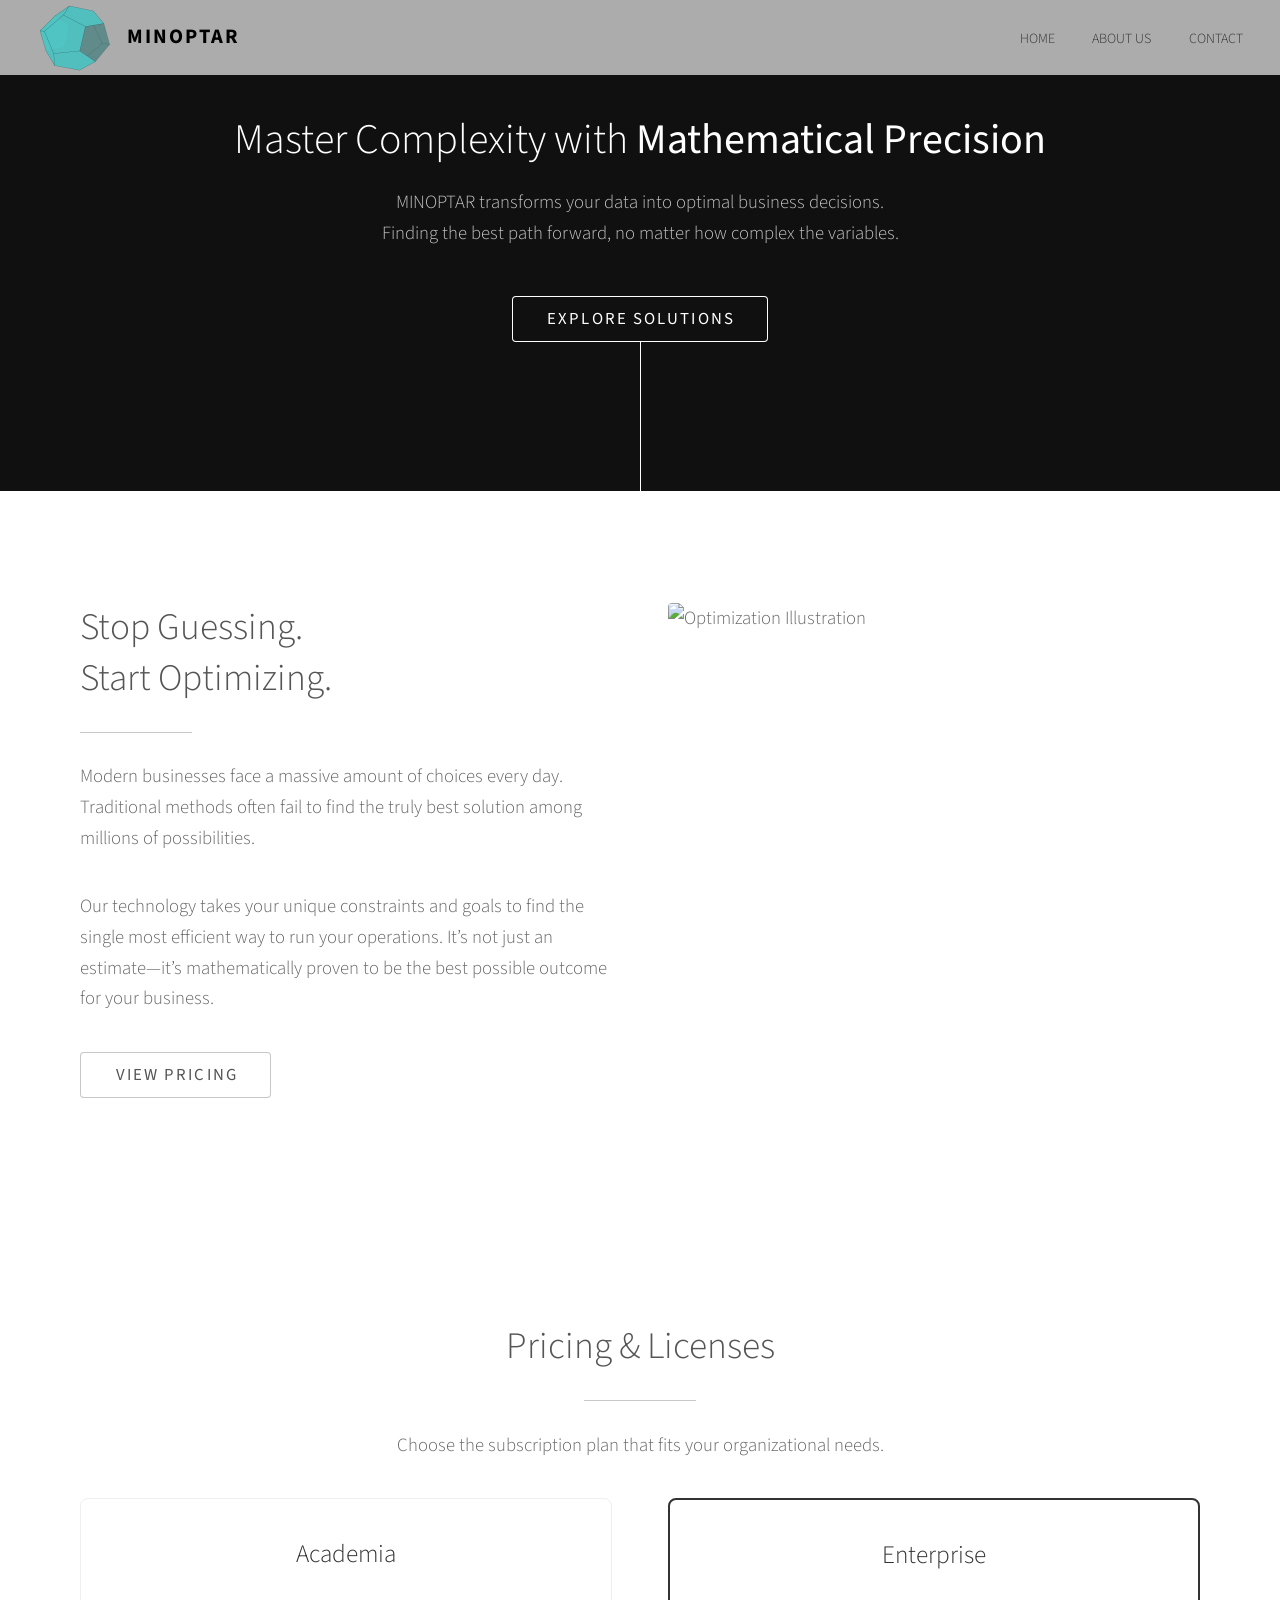
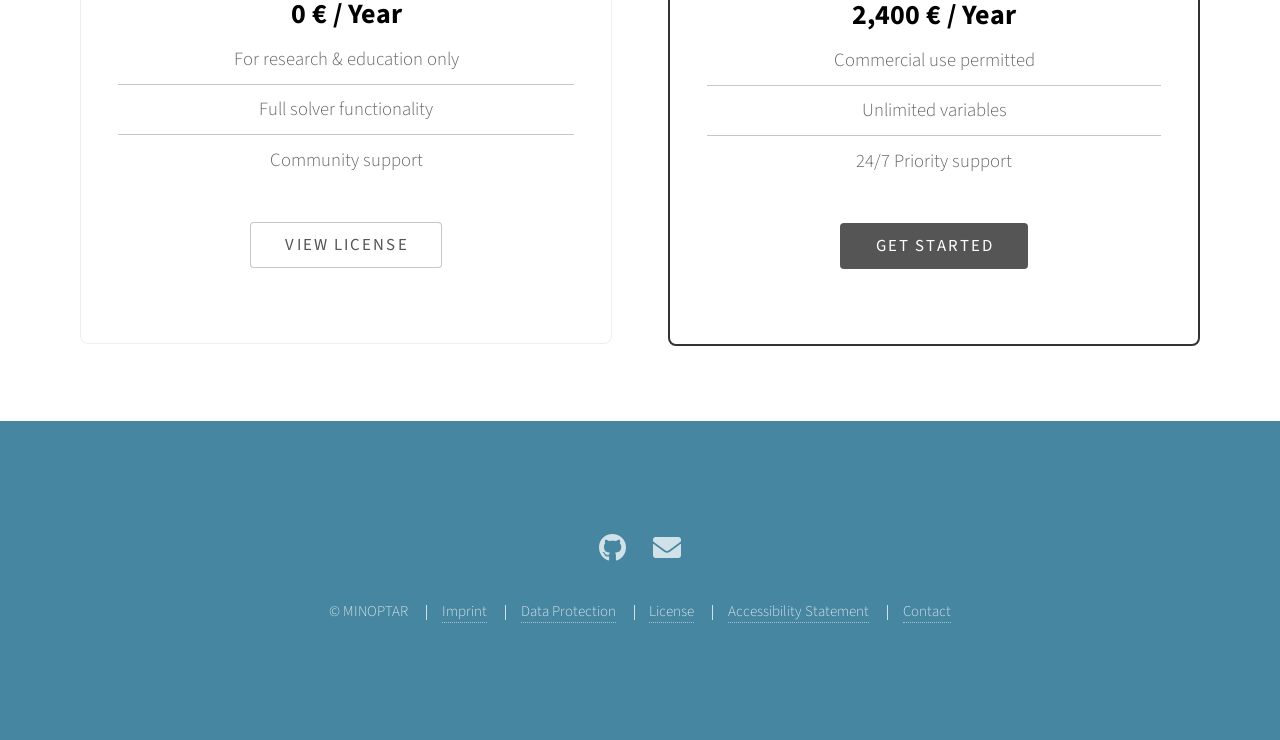
==== commit 2c667f48: "bild in index.html inserted, footer revised wie bmf.gv.at, unterseiten erstellt" ====
--- a/index.html
+++ b/index.html
@@ -14,7 +14,7 @@
 	</head>
 	<body class="is-preload">
 
-		<!-- Sticky Header Navigation -->
+		<!-- Sticky Header Navigation 
 		<nav id="nav-sticky">
 			<div class="nav-logo-container">
 				<img src="images/logo_zoomed.png" alt="MINOPTAR Polyhedron Logo" class="nav-logo-img" />
@@ -25,6 +25,20 @@
 				<li><a href="#one" class="scrolly">Solutions</a></li>
 				<li><a href="#pricing" class="scrolly">Pricing</a></li>
 				<li><a href="about.html">About Us</a></li>
+			</ul>
+		</nav> 
+		-->
+
+		<!-- Sticky Header Navigation -->
+		<nav id="nav-sticky">
+			<div class="nav-logo-container">
+				<img src="images/logo_zoomed.png" alt="MINOPTAR Polyhedron Logo" class="nav-logo-img" />
+				<span class="nav-logo-text">MINOPTAR</span>
+			</div>
+			<ul class="nav-links">
+				<li><a href="index.html">Home</a></li>
+				<li><a href="about.html">About Us</a></li>
+				<li><a href="contact.html">Contact</a></li>
 			</ul>
 		</nav>
 
@@ -58,7 +72,7 @@
 							</ul>
 						</div>
 						<div class="col-6 col-12-medium imp-medium">
-							<span class="image fit"><img src="images/pic01.jpg" alt="Optimization Illustration" /></span>
+							<span class="image fit"><img src="images/960px-Strommasten_bei_Sonnenuntergang.jpg" alt="Optimization Illustration" /></span>
 						</div>
 					</div>
 				</div>
@@ -106,20 +120,21 @@
 				</div>
 			</section>
 
-		<!-- Footer -->
-			<section id="footer">
+			<!-- Footer -->
+			<footer id="footer">
 				<ul class="icons">
 					<li><a href="#" class="icon brands alt fa-github"><span class="label">GitHub</span></a></li>
-					<li><a href="#" class="icon solid alt fa-envelope"><span class="label">Email</span></a></li>
+					<li><a href="contact.html" class="icon solid alt fa-envelope"><span class="label">Email</span></a></li>
 				</ul>
 				<ul class="copyright">
 					<li>&copy; MINOPTAR</li>
-					<li><a href="legal-disclosure.html">Legal Disclosure</a></li>
-					<li><a href="privacy.html">Privacy Policy</a></li>
-					<li><a href="license.html">License (EULA)</a></li>
-					<li><a href="accessibility.html">Accessibility</a></li>
+					<li><a href="imprint.html">Imprint</a></li>
+					<li><a href="data-protection.html">Data Protection</a></li>
+					<li><a href="license.html">License</a></li>
+					<li><a href="accessibility.html">Accessibility Statement</a></li>
+					<li><a href="contact.html">Contact</a></li>
 				</ul>
-			</section>
+			</footer>
 
 		<!-- Scripts -->
 			<script src="assets/js/jquery.min.js"></script>
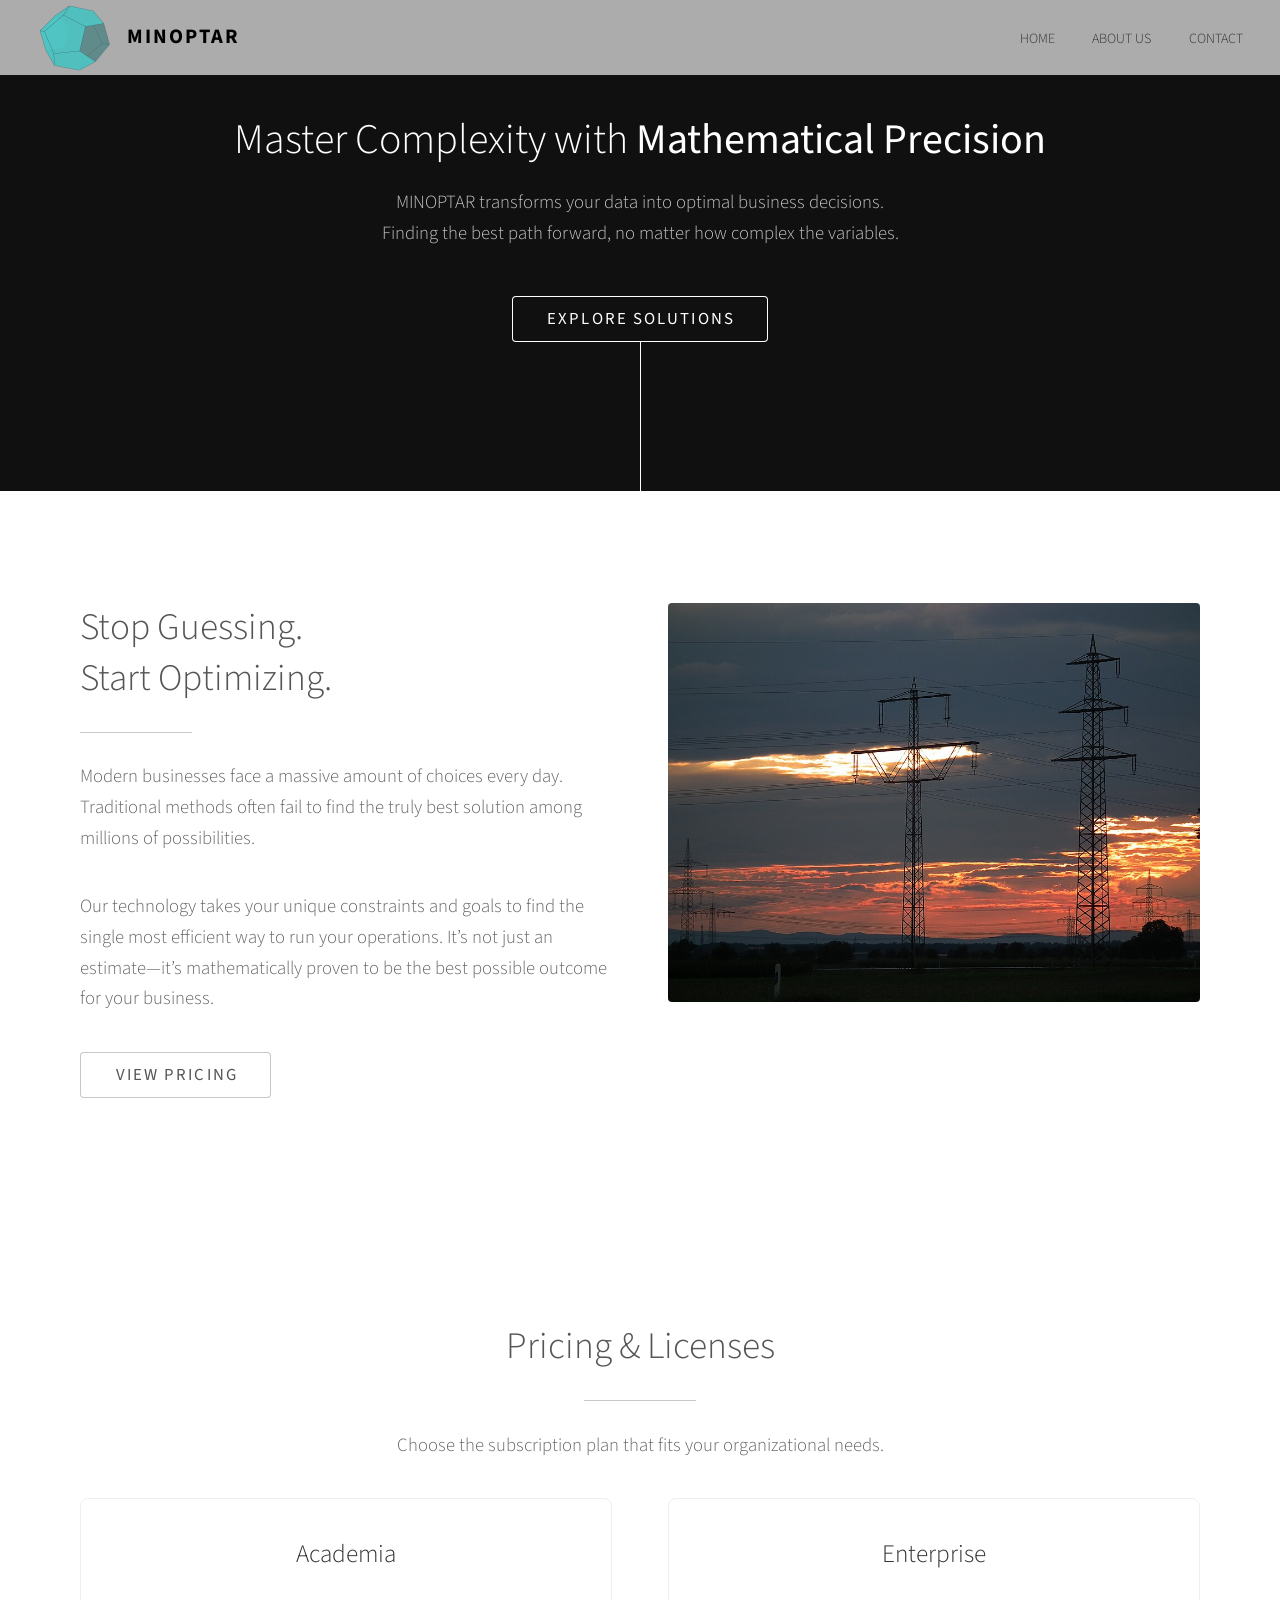
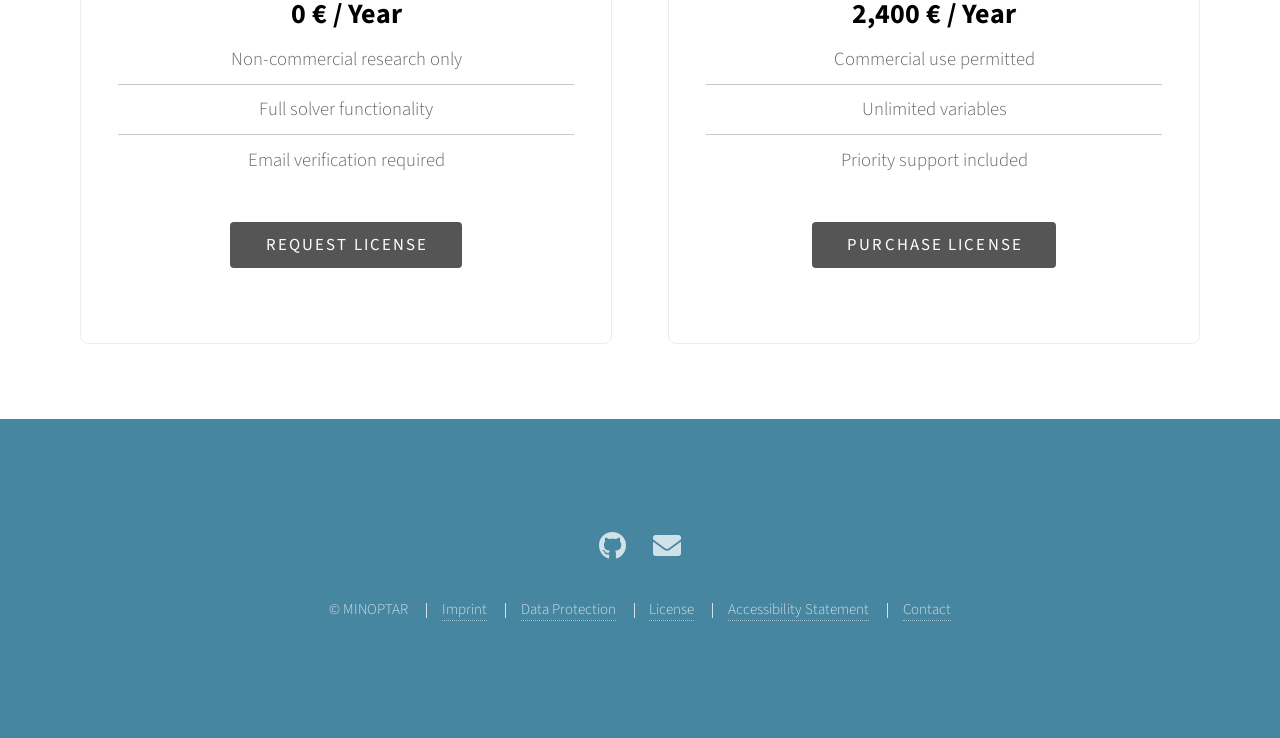
==== commit 00f89a50: "checkout for externer zahlungsanbieter html, copyright hinweise ins impressum getan, purchase licenc" ====
--- a/index.html
+++ b/index.html
@@ -87,32 +87,32 @@
 					<p>Choose the subscription plan that fits your organizational needs.</p>
 					<div class="row gtr-150">
 						<!-- Academia Plan -->
-						<div class="col-6 col-12-medium">
-							<div class="pricing-card">
-								<h3>Academia</h3>
-								<div class="price">0 € <span>/ Year</span></div>
-								<ul class="alt">
-									<li>For research & education only</li>
-									<li>Full solver functionality</li>
-									<li>Community support</li>
-								</ul>
-								<ul class="actions special">
-									<li><a href="license.html" class="button">View License</a></li>
-								</ul>
-							</div>
-						</div>
-						<!-- Enterprise Plan -->
-						<div class="col-6 col-12-medium">
-							<div class="pricing-card featured">
-								<h3>Enterprise</h3>
-								<div class="price">2,400 € <span>/ Year</span></div>
-								<ul class="alt">
-									<li>Commercial use permitted</li>
-									<li>Unlimited variables</li>
-									<li>24/7 Priority support</li>
-								</ul>
-								<ul class="actions special">
-									<li><a href="license.html" class="button primary">Get Started</a></li>
+    <div class="col-6 col-12-medium">
+        <div class="pricing-card"> <!-- Gleiche Klasse für beide -->
+            <h3>Academia</h3>
+            <div class="price">0 € <span>/ Year</span></div>
+            <ul class="alt">
+                <li>Non-commercial research only</li>
+                <li>Full solver functionality</li>
+                <li>Email verification required</li>
+            </ul>
+            <ul class="actions special">
+                <li><a href="contact.html" class="button primary">Request License</a></li>
+            </ul>
+        </div>
+    </div>
+    <!-- Enterprise Plan -->
+    <div class="col-6 col-12-medium">
+        <div class="pricing-card"> 
+            <h3>Enterprise</h3>
+            <div class="price">2,400 € <span>/ Year</span></div>
+            <ul class="alt">
+                <li>Commercial use permitted</li>
+                <li>Unlimited variables</li>
+                <li>Priority support included</li>
+            </ul>
+            <ul class="actions special">
+                <li><a href="checkout.html" class="button primary">Purchase License</a></li>
 								</ul>
 							</div>
 						</div>
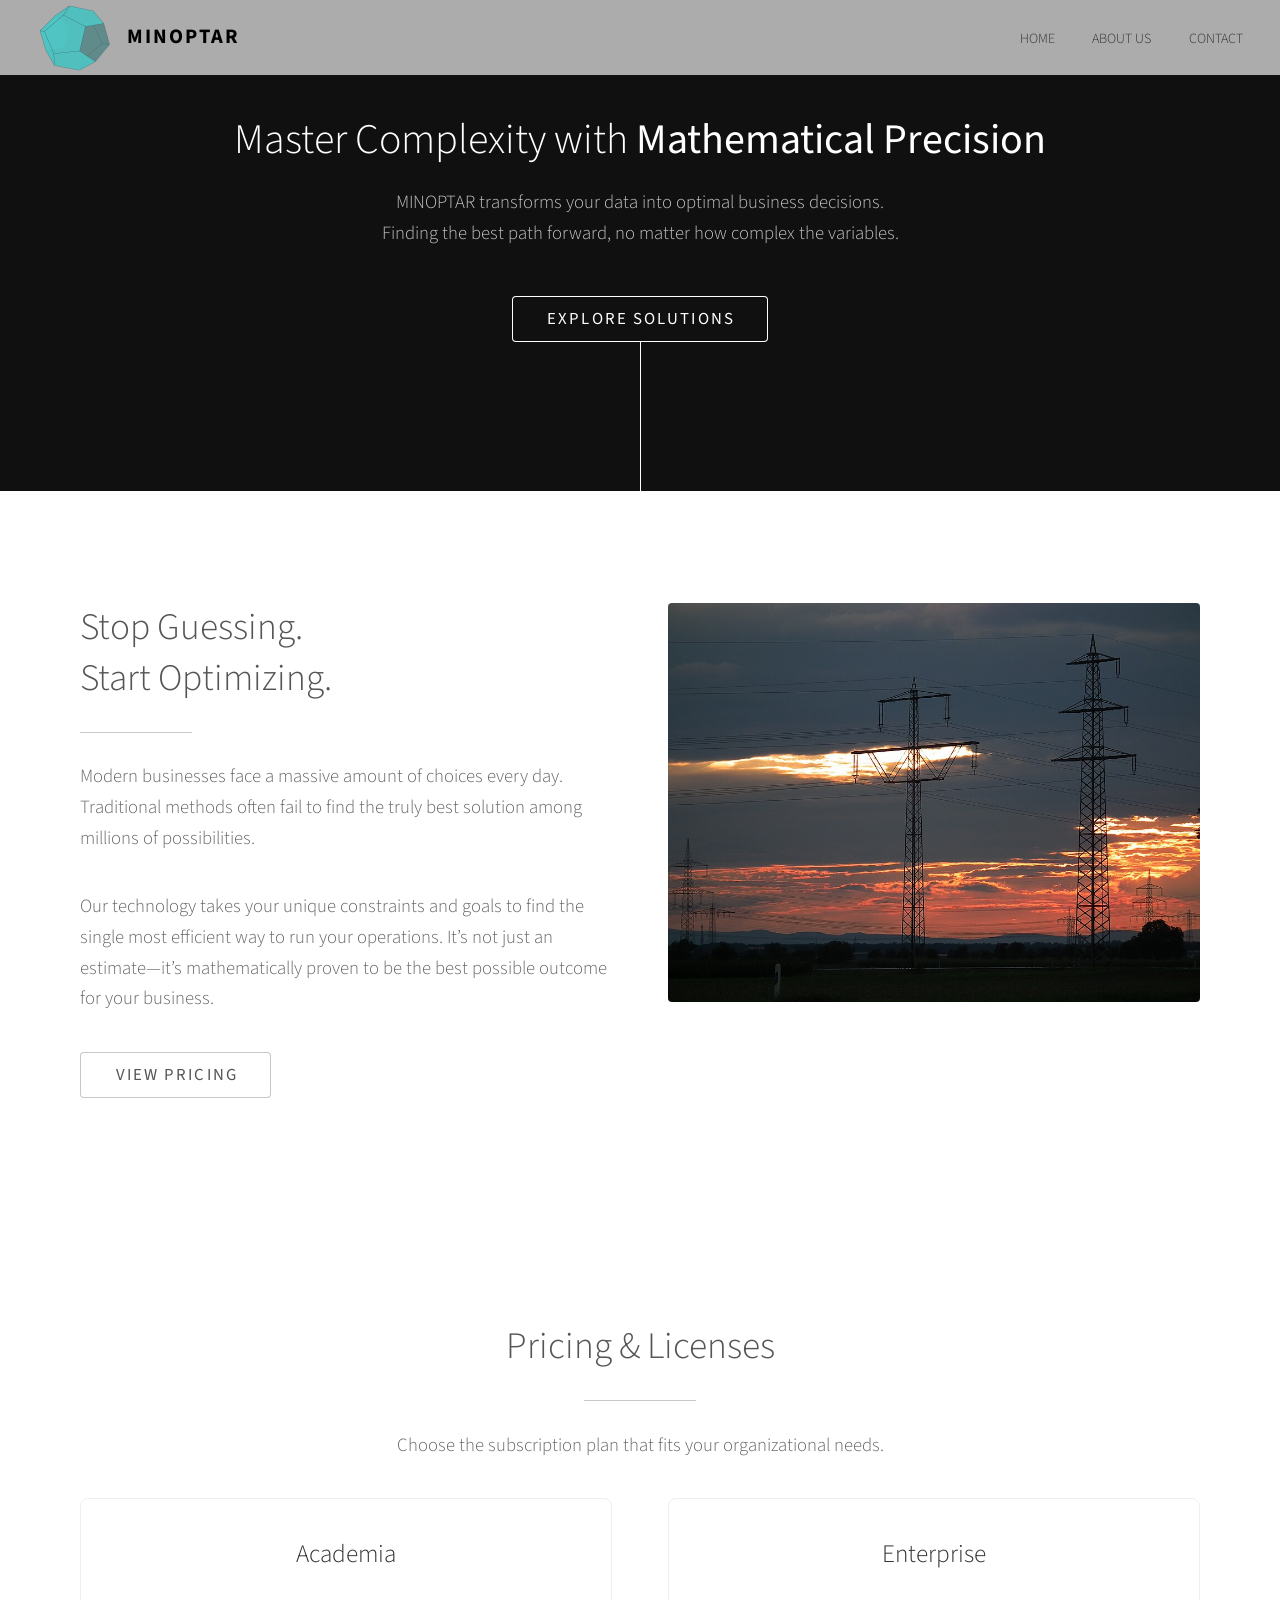
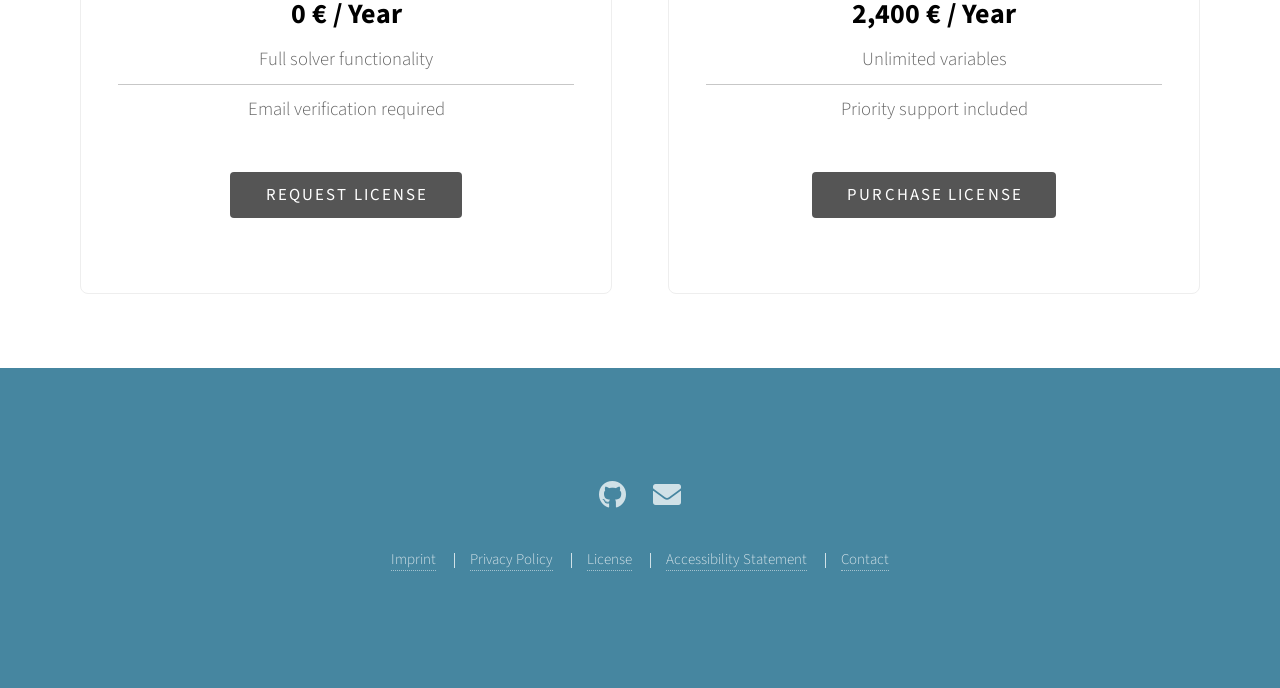
==== commit 2a00ba08: "fuer jede unterseite footer und header reinkopiert wie auf index.html" ====
--- a/index.html
+++ b/index.html
@@ -92,7 +92,6 @@
             <h3>Academia</h3>
             <div class="price">0 € <span>/ Year</span></div>
             <ul class="alt">
-                <li>Non-commercial research only</li>
                 <li>Full solver functionality</li>
                 <li>Email verification required</li>
             </ul>
@@ -107,7 +106,6 @@
             <h3>Enterprise</h3>
             <div class="price">2,400 € <span>/ Year</span></div>
             <ul class="alt">
-                <li>Commercial use permitted</li>
                 <li>Unlimited variables</li>
                 <li>Priority support included</li>
             </ul>
@@ -127,9 +125,8 @@
 					<li><a href="contact.html" class="icon solid alt fa-envelope"><span class="label">Email</span></a></li>
 				</ul>
 				<ul class="copyright">
-					<li>&copy; MINOPTAR</li>
 					<li><a href="imprint.html">Imprint</a></li>
-					<li><a href="data-protection.html">Data Protection</a></li>
+					<li><a href="data-protection.html">Privacy Policy</a></li>
 					<li><a href="license.html">License</a></li>
 					<li><a href="accessibility.html">Accessibility Statement</a></li>
 					<li><a href="contact.html">Contact</a></li>
--- a/assets/css/main.css
+++ b/assets/css/main.css
@@ -3632,4 +3632,8 @@
     border: 2px solid #333;
 }
 .pricing-card h3 { color: #333; }
-.pricing-card .price { font-size: 1.5em; font-weight: bold; color: #000; margin: 0.5em 0; }+.pricing-card .price { font-size: 1.5em; font-weight: bold; color: #000; margin: 0.5em 0; }
+
+body > section.main:first-of-type {
+    padding-top: 8em !important;
+}
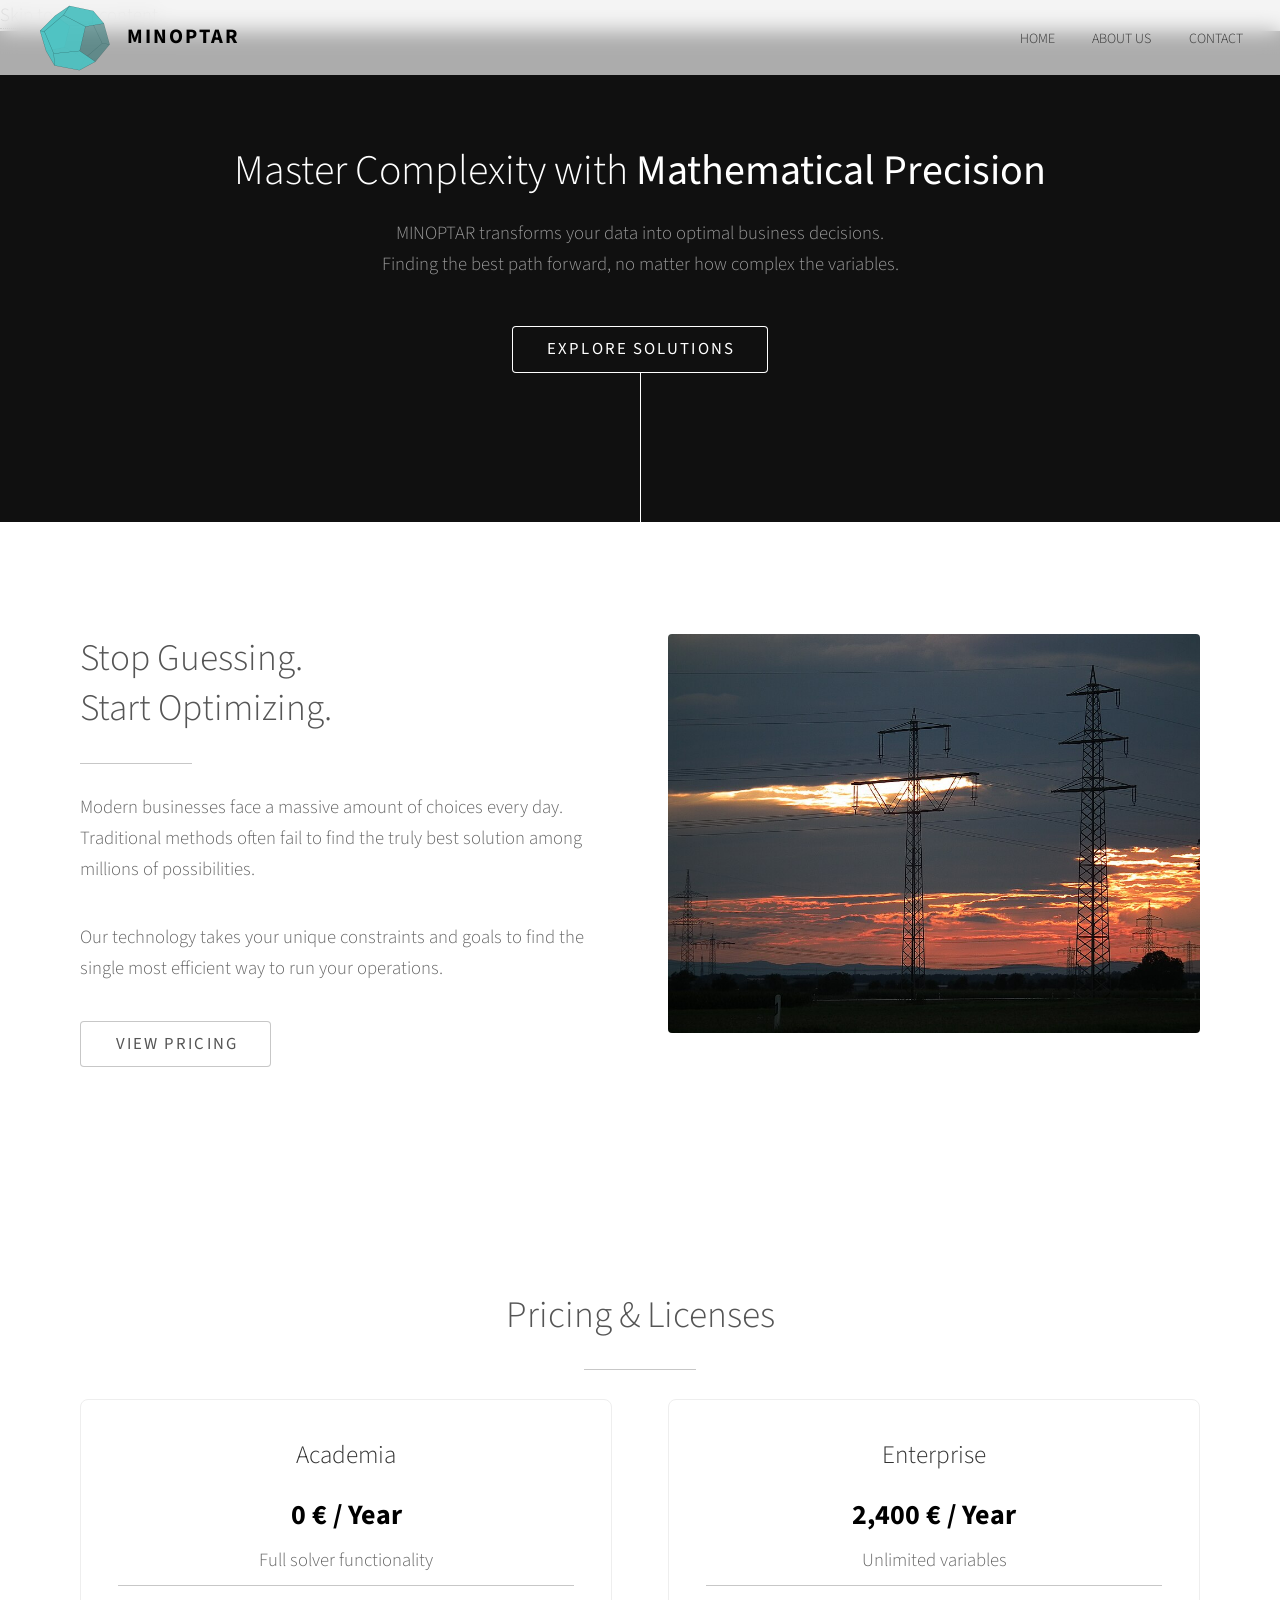
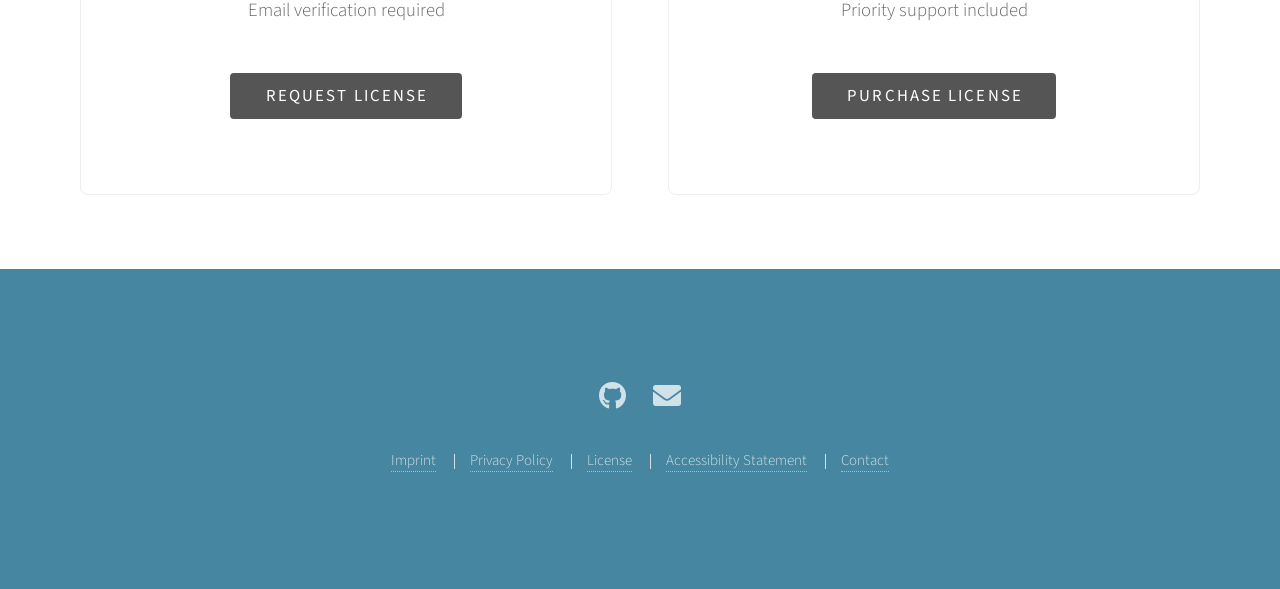
==== commit af6cefc3: "index.html fix barrieren" ====
--- a/index.html
+++ b/index.html
@@ -1,38 +1,22 @@
 <!DOCTYPE HTML>
-<!--
-	Photon by HTML5 UP
-	html5up.net | @ajlkn
-	Free for personal and commercial use under the CCA 3.0 license (html5up.net/license)
--->
-<html>
+<html lang="en"> <!--  1: Language attribute added -->
 	<head>
 		<title>minoptar - Optimizer Engine</title>
 		<meta charset="utf-8" />
-		<meta name="viewport" content="width=device-width, initial-scale=1, user-scalable=no" />
+		<!--  2: Removed "user-scalable=no" to allow zooming -->
+		<meta name="viewport" content="width=device-width, initial-scale=1" />
 		<link rel="stylesheet" href="assets/css/main.css" />
 		<noscript><link rel="stylesheet" href="assets/css/noscript.css" /></noscript>
 	</head>
 	<body class="is-preload">
 
-		<!-- Sticky Header Navigation 
-		<nav id="nav-sticky">
+		<!--  3: Skip Link for accessibility (visible on focus) -->
+		<a href="#one" class="skip-link">Skip to main content</a>
+
+		<!--  4: Nav Landmark -->
+		<nav id="nav-sticky" aria-label="Main Navigation">
 			<div class="nav-logo-container">
-				<img src="images/logo_zoomed.png" alt="MINOPTAR Polyhedron Logo" class="nav-logo-img" />
-				<span class="nav-logo-text">MINOPTAR</span>
-			</div>
-			<ul class="nav-links">
-				<li><a href="#header" class="scrolly">Home</a></li>
-				<li><a href="#one" class="scrolly">Solutions</a></li>
-				<li><a href="#pricing" class="scrolly">Pricing</a></li>
-				<li><a href="about.html">About Us</a></li>
-			</ul>
-		</nav> 
-		-->
-
-		<!-- Sticky Header Navigation -->
-		<nav id="nav-sticky">
-			<div class="nav-logo-container">
-				<img src="images/logo_zoomed.png" alt="MINOPTAR Polyhedron Logo" class="nav-logo-img" />
+				<img src="images/logo_zoomed.png" alt="MINOPTAR Logo" class="nav-logo-img" />
 				<span class="nav-logo-text">MINOPTAR</span>
 			</div>
 			<ul class="nav-links">
@@ -42,9 +26,11 @@
 			</ul>
 		</nav>
 
-		<!-- Header -->
-			<section id="header">
-				<video autoplay muted loop playsinline class="header-video">
+		<!--  5: Main Landmark wraps all primary content -->
+		<main id="main-content">
+
+			<header id="header"> <!-- Header Landmark -->
+				<video autoplay muted loop playsinline class="header-video" aria-hidden="true">
 					<source src="videos/0504(1).mp4" type="video/webm">
 				</video>
 				<div class="inner">
@@ -55,9 +41,8 @@
 						<li><a href="#one" class="button scrolly">Explore Solutions</a></li>
 					</ul>
 				</div>
-			</section>
+			</header>
 
-		<!-- Section One: Value Proposition -->
 			<section id="one" class="main style1">
 				<div class="container">
 					<div class="row gtr-150">
@@ -66,51 +51,48 @@
 								<h2>Stop Guessing.<br /> Start Optimizing.</h2>
 							</header>
 							<p>Modern businesses face a massive amount of choices every day. Traditional methods often fail to find the truly best solution among millions of possibilities.</p>
-							<p>Our technology takes your unique constraints and goals to find the single most efficient way to run your operations. It’s not just an estimate—it’s mathematically proven to be the best possible outcome for your business.</p>
+							<p>Our technology takes your unique constraints and goals to find the single most efficient way to run your operations.</p>
 							<ul class="actions">
 								<li><a href="#pricing" class="button scrolly">View Pricing</a></li>
 							</ul>
 						</div>
 						<div class="col-6 col-12-medium imp-medium">
-							<span class="image fit"><img src="images/960px-Strommasten_bei_Sonnenuntergang.jpg" alt="Optimization Illustration" /></span>
+							<!--  6: Better Alt Text -->
+							<span class="image fit"><img src="images/960px-Strommasten_bei_Sonnenuntergang.jpg" alt="High voltage power lines during sunset representing infrastructure optimization" /></span>
 						</div>
 					</div>
 				</div>
 			</section>
 
-		<!-- Section Pricing: Subscription Model -->
 			<section id="pricing" class="main style1 special">
 				<div class="container">
 					<header class="major">
 						<h2>Pricing & Licenses</h2>
 					</header>
-					<p>Choose the subscription plan that fits your organizational needs.</p>
 					<div class="row gtr-150">
-						<!-- Academia Plan -->
-    <div class="col-6 col-12-medium">
-        <div class="pricing-card"> <!-- Gleiche Klasse für beide -->
-            <h3>Academia</h3>
-            <div class="price">0 € <span>/ Year</span></div>
-            <ul class="alt">
-                <li>Full solver functionality</li>
-                <li>Email verification required</li>
-            </ul>
-            <ul class="actions special">
-                <li><a href="contact.html" class="button primary">Request License</a></li>
-            </ul>
-        </div>
-    </div>
-    <!-- Enterprise Plan -->
-    <div class="col-6 col-12-medium">
-        <div class="pricing-card"> 
-            <h3>Enterprise</h3>
-            <div class="price">2,400 € <span>/ Year</span></div>
-            <ul class="alt">
-                <li>Unlimited variables</li>
-                <li>Priority support included</li>
-            </ul>
-            <ul class="actions special">
-                <li><a href="checkout.html" class="button primary">Purchase License</a></li>
+						<div class="col-6 col-12-medium">
+							<div class="pricing-card">
+								<h3>Academia</h3>
+								<div class="price">0 € <span>/ Year</span></div>
+								<ul class="alt">
+									<li>Full solver functionality</li>
+									<li>Email verification required</li>
+								</ul>
+								<ul class="actions special">
+									<li><a href="contact.html" class="button primary">Request License</a></li>
+								</ul>
+							</div>
+						</div>
+						<div class="col-6 col-12-medium">
+							<div class="pricing-card"> 
+								<h3>Enterprise</h3>
+								<div class="price">2,400 € <span>/ Year</span></div>
+								<ul class="alt">
+									<li>Unlimited variables</li>
+									<li>Priority support included</li>
+								</ul>
+								<ul class="actions special">
+									<li><a href="checkout.html" class="button primary">Purchase License</a></li>
 								</ul>
 							</div>
 						</div>
@@ -118,28 +100,29 @@
 				</div>
 			</section>
 
-			<!-- Footer -->
-			<footer id="footer">
-				<ul class="icons">
-					<li><a href="#" class="icon brands alt fa-github"><span class="label">GitHub</span></a></li>
-					<li><a href="contact.html" class="icon solid alt fa-envelope"><span class="label">Email</span></a></li>
-				</ul>
-				<ul class="copyright">
-					<li><a href="imprint.html">Imprint</a></li>
-					<li><a href="data-protection.html">Privacy Policy</a></li>
-					<li><a href="license.html">License</a></li>
-					<li><a href="accessibility.html">Accessibility Statement</a></li>
-					<li><a href="contact.html">Contact</a></li>
-				</ul>
-			</footer>
+		</main>
 
-		<!-- Scripts -->
-			<script src="assets/js/jquery.min.js"></script>
-			<script src="assets/js/jquery.scrolly.min.js"></script>
-			<script src="assets/js/browser.min.js"></script>
-			<script src="assets/js/breakpoints.min.js"></script>
-			<script src="assets/js/util.js"></script>
-			<script src="assets/js/main.js"></script>
+		<footer id="footer">
+			<ul class="icons">
+				<!--  7: Added aria-labels for icon links -->
+				<li><a href="https://github.com/ArminTabakovic/exercise-webshop" class="icon brands alt fa-github" aria-label="Visit our GitHub Repository"><span class="label">GitHub</span></a></li>
+				<li><a href="contact.html" class="icon solid alt fa-envelope" aria-label="Send us an Email"><span class="label">Email</span></a></li>
+			</ul>
+			<ul class="copyright">
+				<li><a href="imprint.html">Imprint</a></li>
+				<li><a href="data-protection.html">Privacy Policy</a></li>
+				<li><a href="license.html">License</a></li>
+				<li><a href="accessibility.html">Accessibility Statement</a></li>
+				<li><a href="contact.html">Contact</a></li>
+			</ul>
+		</footer>
+
+		<script src="assets/js/jquery.min.js"></script>
+		<script src="assets/js/jquery.scrolly.min.js"></script>
+		<script src="assets/js/browser.min.js"></script>
+		<script src="assets/js/breakpoints.min.js"></script>
+		<script src="assets/js/util.js"></script>
+		<script src="assets/js/main.js"></script>
 
 	</body>
 </html>
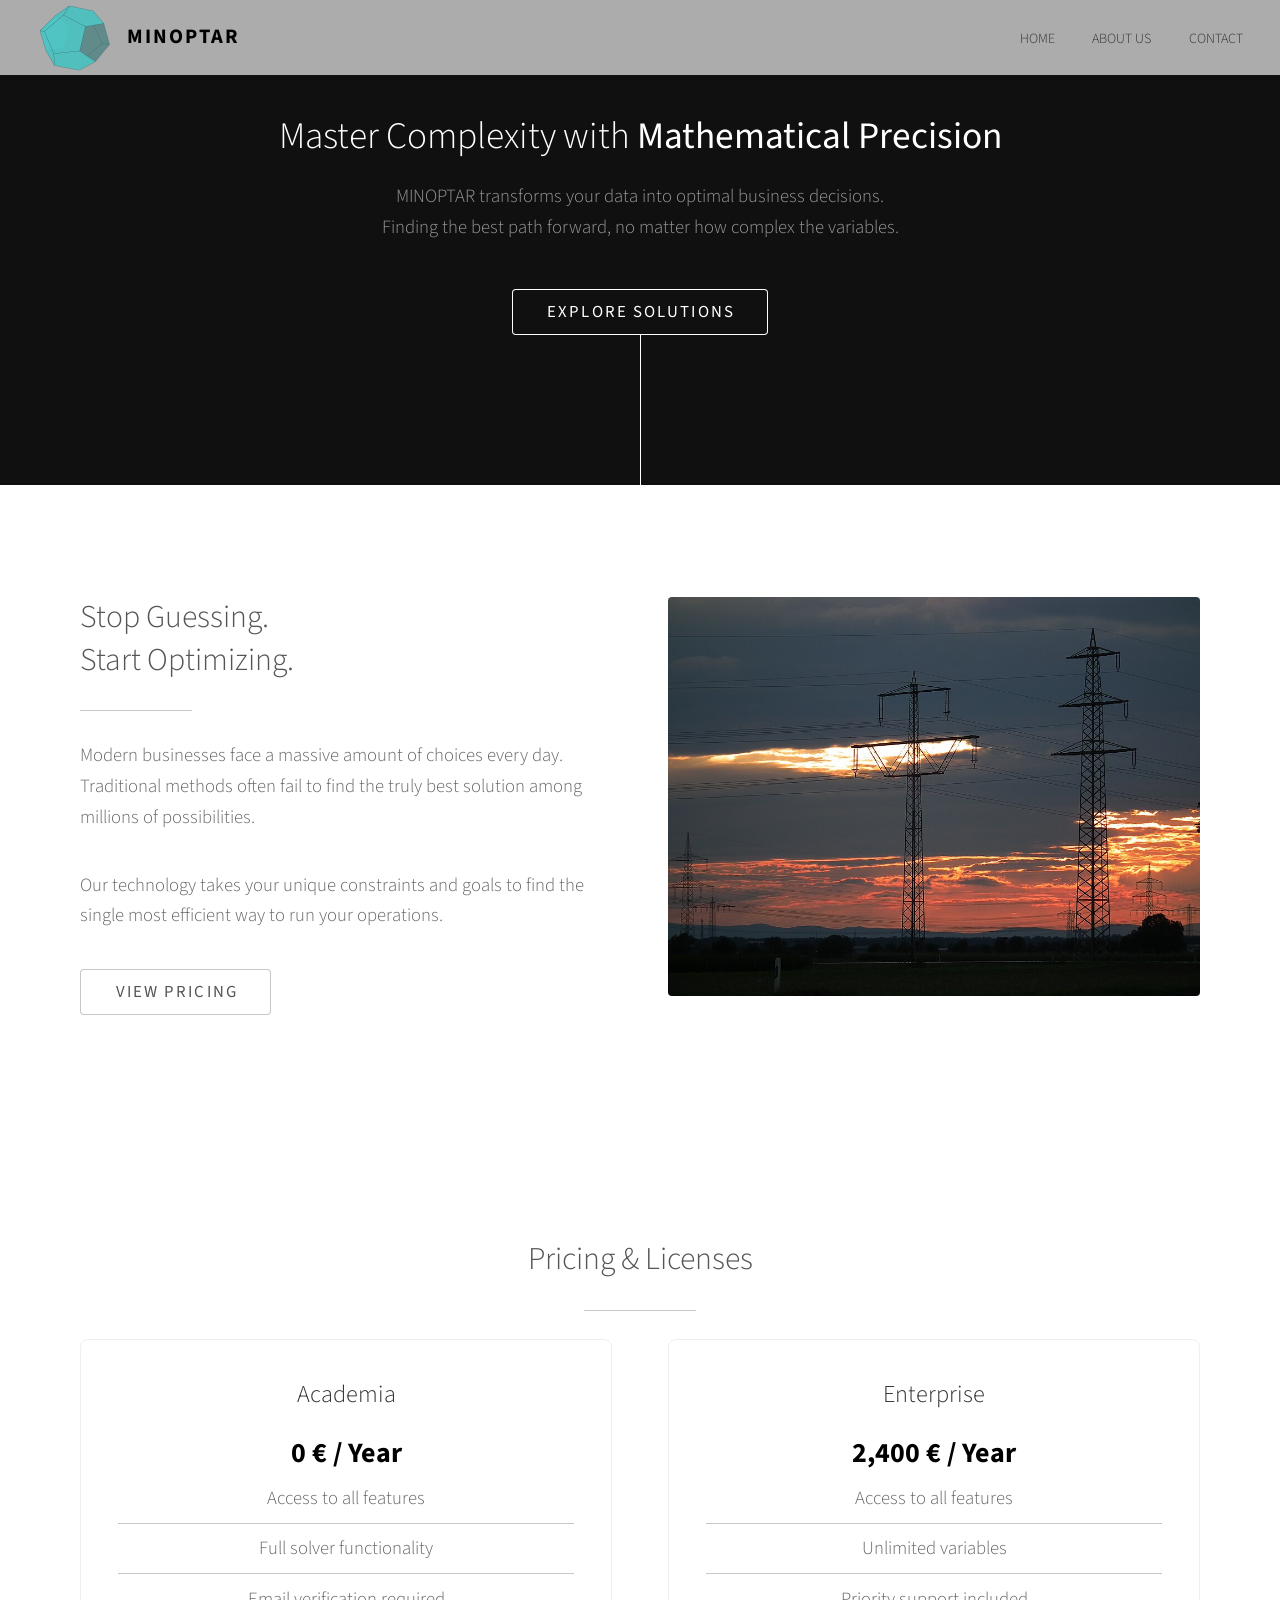
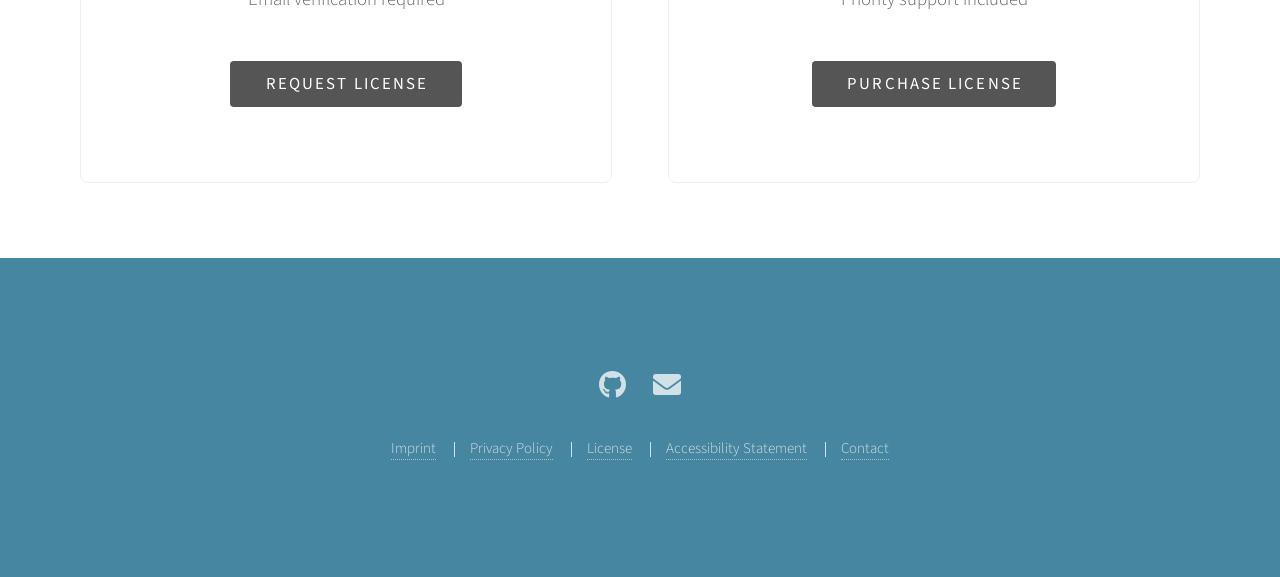
==== commit 125c20cb: "accecibility statement und doku" ====
--- a/index.html
+++ b/index.html
@@ -75,6 +75,7 @@
 								<h3>Academia</h3>
 								<div class="price">0 € <span>/ Year</span></div>
 								<ul class="alt">
+									<li>Access to all features</li>
 									<li>Full solver functionality</li>
 									<li>Email verification required</li>
 								</ul>
@@ -88,6 +89,7 @@
 								<h3>Enterprise</h3>
 								<div class="price">2,400 € <span>/ Year</span></div>
 								<ul class="alt">
+									<li>Access to all features</li>
 									<li>Unlimited variables</li>
 									<li>Priority support included</li>
 								</ul>
--- a/assets/css/main.css
+++ b/assets/css/main.css
@@ -3636,4 +3636,50 @@
 
 body > section.main:first-of-type {
     padding-top: 8em !important;
+}
+
+/* --- Accessibility Fixes --- */
+
+/* Skip Link: Invisible by default, appears on Tab */
+.skip-link {
+    position: absolute;
+    top: -100px;
+    left: 0;
+    background: #000;
+    color: #fff;
+    padding: 10px 20px;
+    z-index: 20000;
+    text-decoration: none;
+    font-weight: bold;
+}
+
+.skip-link:focus {
+    top: 0;
+}
+
+/* Ensure focus is visible for keyboard users */
+a:focus, button:focus, input:focus, textarea:focus {
+    outline: 3px solid #6bd4c8 !important;
+    outline-offset: 2px;
+}
+
+/* Landmark spacing fix */
+main {
+    display: block;
+}
+
+h1 {
+    font-size: 2.0em; 
+}
+
+h2 {
+    font-size: 1.7em; 
+}
+
+h3 {
+    font-size: 1.3em; 
+}
+
+header.major h1 {
+    margin-bottom: 0.25em; /* Zieht den Text näher an die Linie */
 }
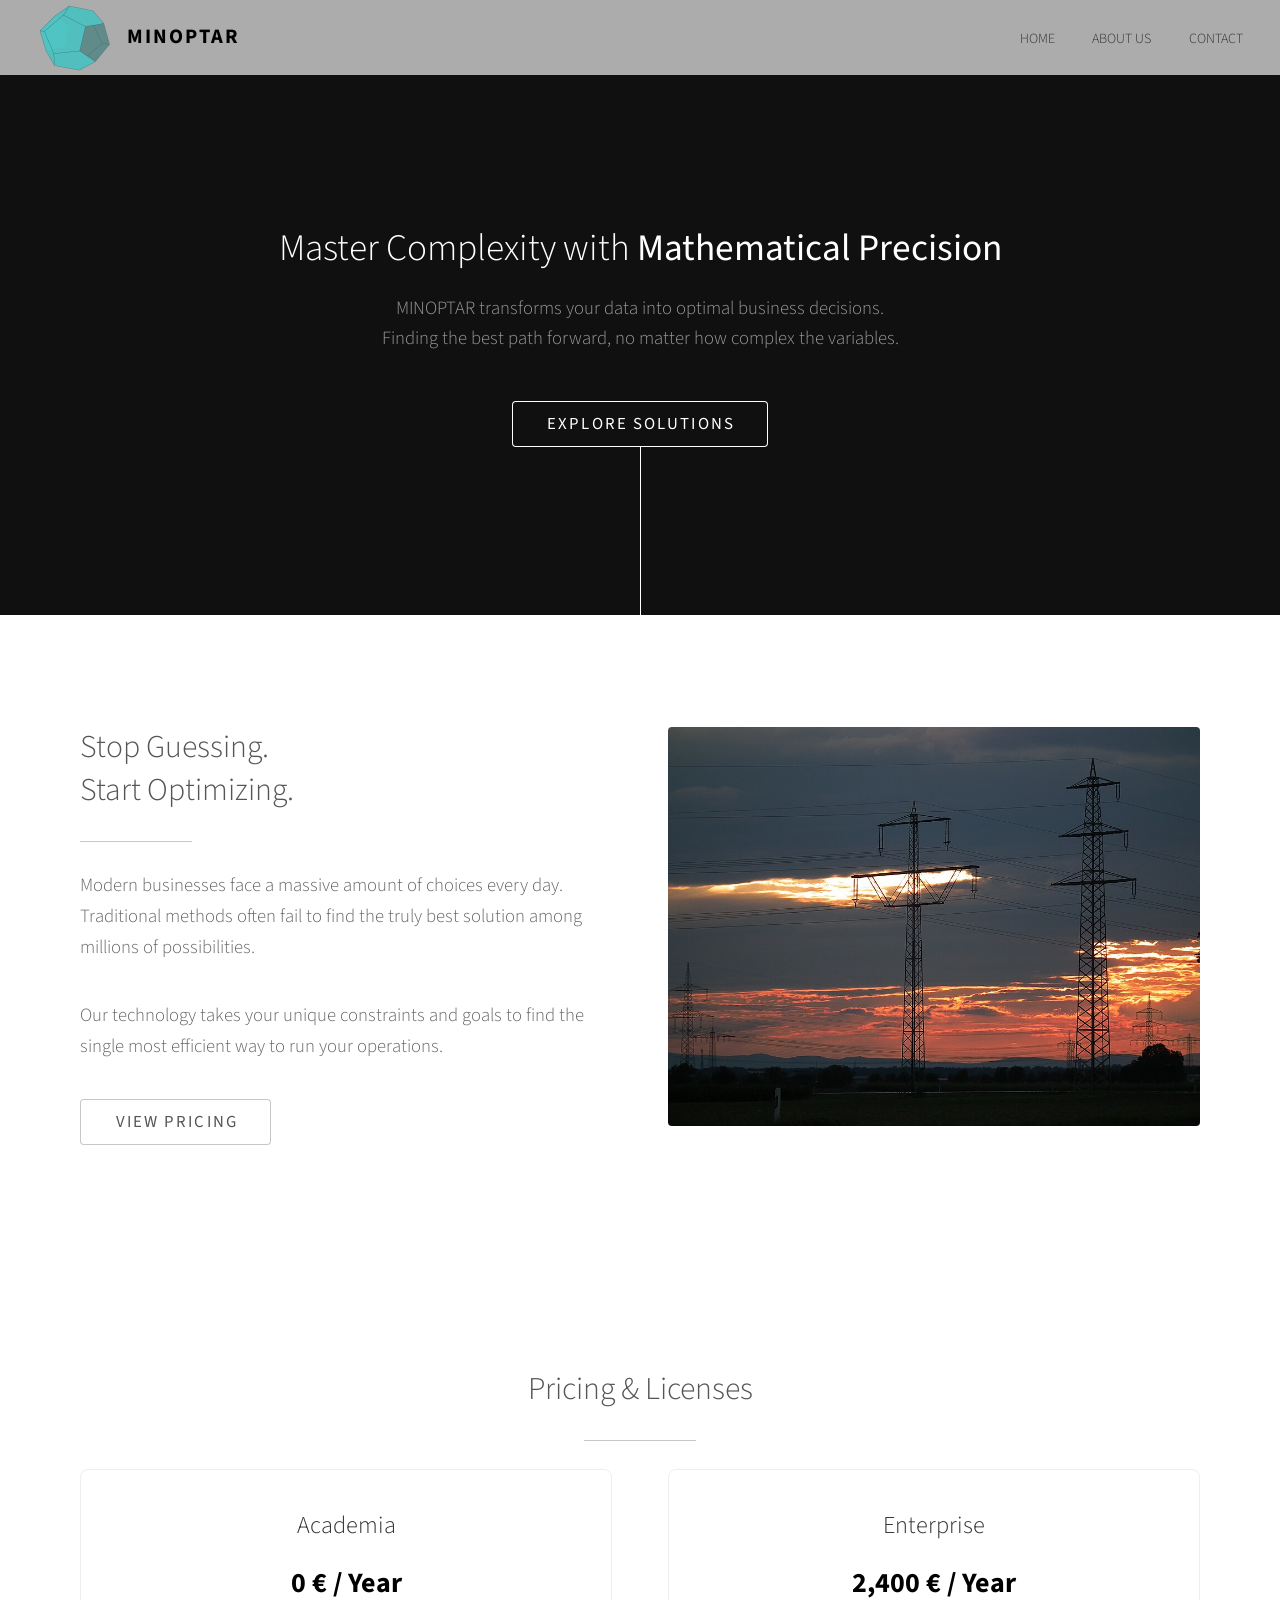
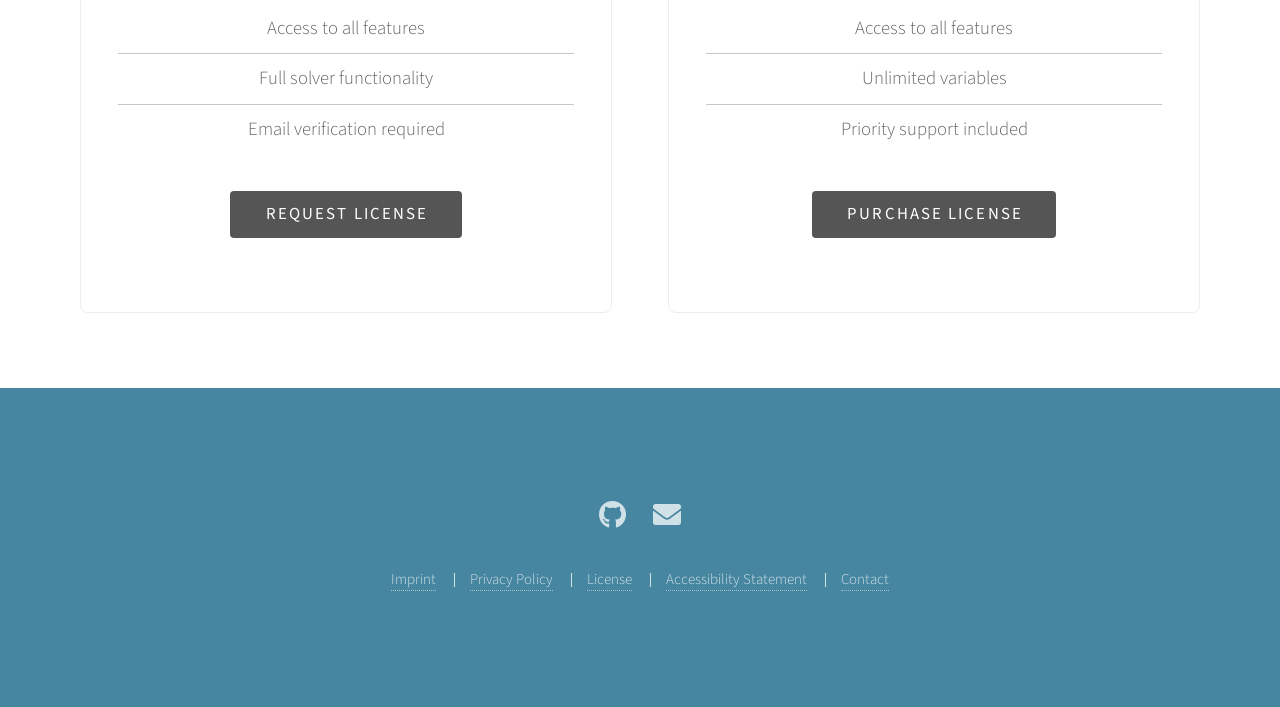
==== commit aa1976e7: "video in index.html verlaengert zeitlich und zurecht geschoben" ====
--- a/index.html
+++ b/index.html
@@ -31,7 +31,7 @@
 
 			<header id="header"> <!-- Header Landmark -->
 				<video autoplay muted loop playsinline class="header-video" aria-hidden="true">
-					<source src="videos/0504(1).mp4" type="video/webm">
+					<source src="videos/0504.mp4" type="video/webm">
 				</video>
 				<div class="inner">
 					<h1>Master Complexity with <strong>Mathematical Precision</strong></h1>
--- a/assets/css/main.css
+++ b/assets/css/main.css
@@ -3682,4 +3682,32 @@
 
 header.major h1 {
     margin-bottom: 0.25em; /* Zieht den Text näher an die Linie */
+}
+
+/* Schiebt den gesamten Header-Inhalt unter die Navigationsleiste */
+#header {
+    padding-top: 14em !important; /* Erhöht den Abstand von oben */
+}
+
+/* Falls das Video selbst zu weit oben klebt, geben wir ihm einen kleinen Offset */
+.header-video {
+    top: calc(50% + 2em); /* Verschiebt den Mittelpunkt des Videos leicht nach unten */
+}
+
+/* Fix für den Text-Container im Header */
+#header .inner {
+    padding-top: 2em; /* Zusätzlicher Puffer für die Überschrift */
+}
+
+/* Den Text-Container im Header minimal nach oben schieben */
+#header .inner {
+    position: relative;
+    margin-top: -1cm !important; /* Schiebt den gesamten Block exakt 1cm hoch */
+}
+
+/* Falls der Abstand zwischen dem Video und dem Text zu groß wirkt, 
+   kannst du auch das Padding des Headers feinjustieren: */
+#header {
+    padding-top: 12em !important; /* Etwas weniger als die vorherigen 14em, um es hochzuziehen */
+    padding-bottom: 7em !important;
 }
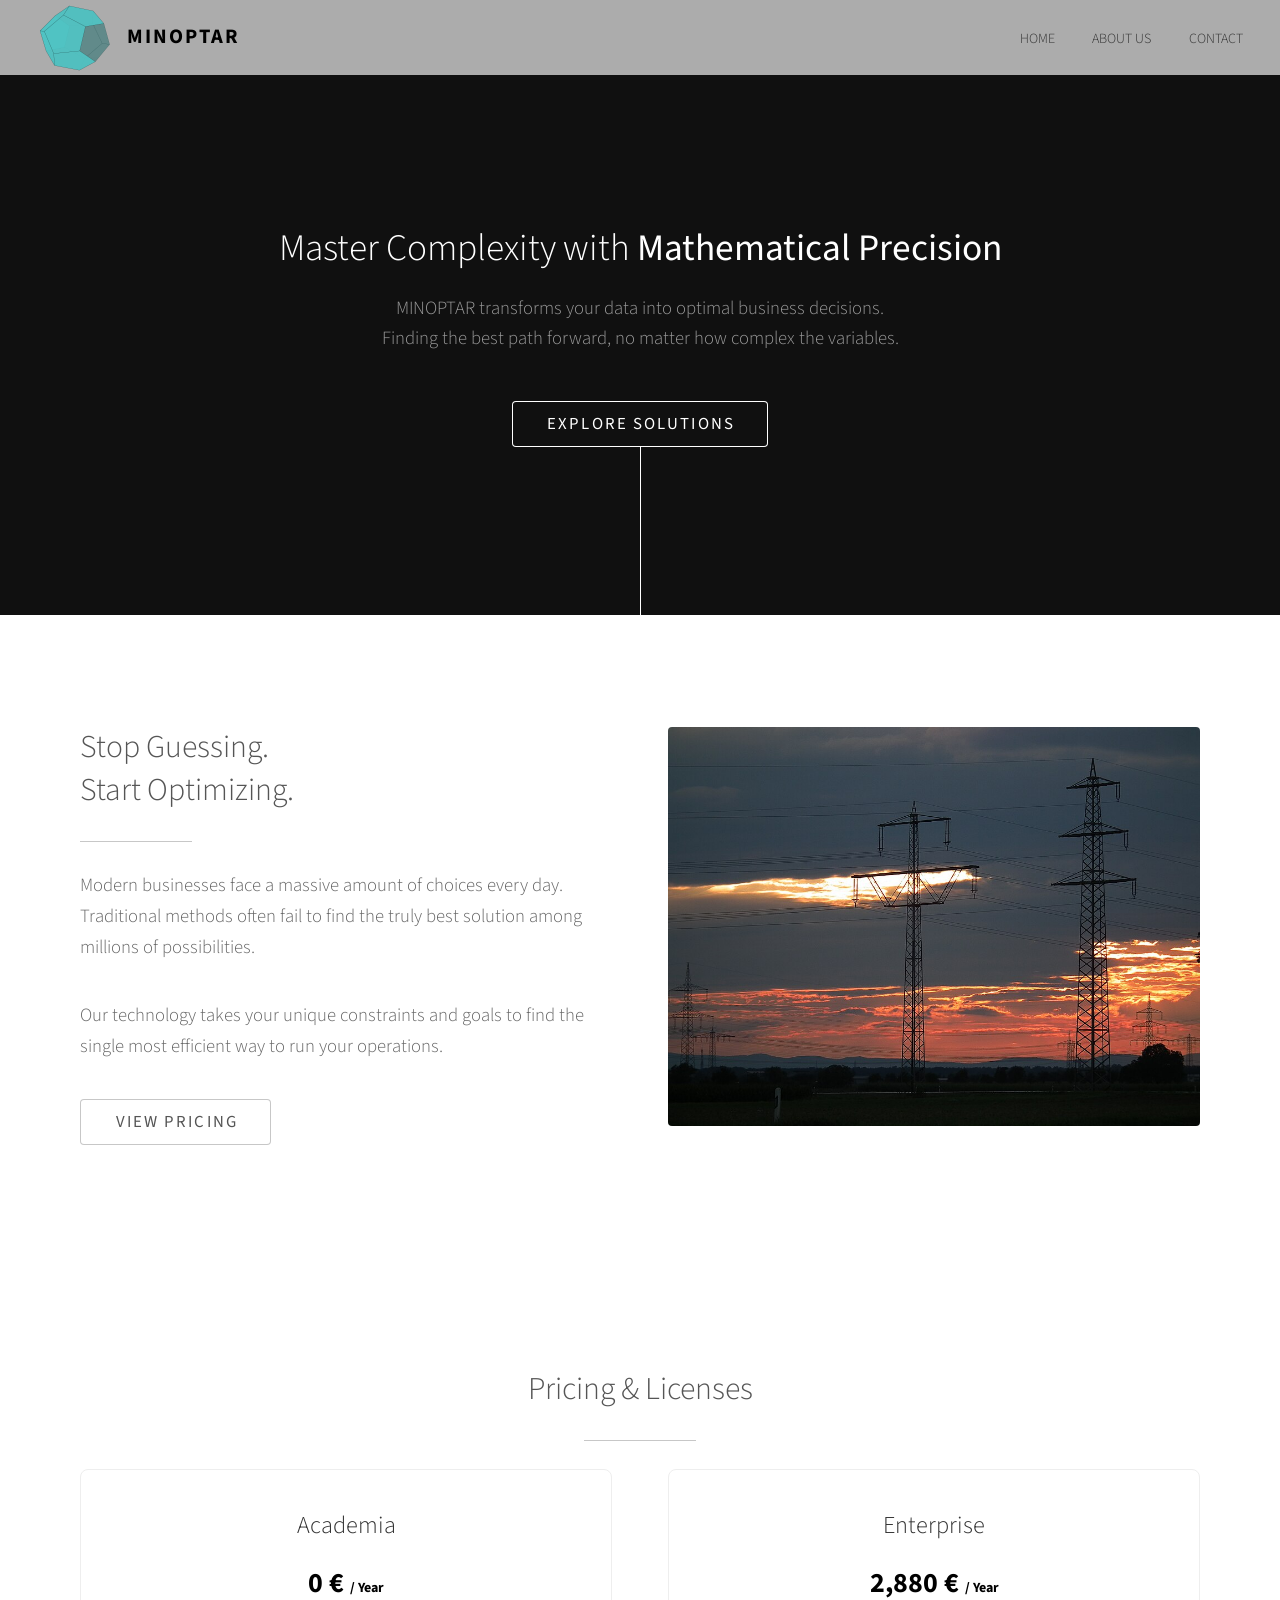
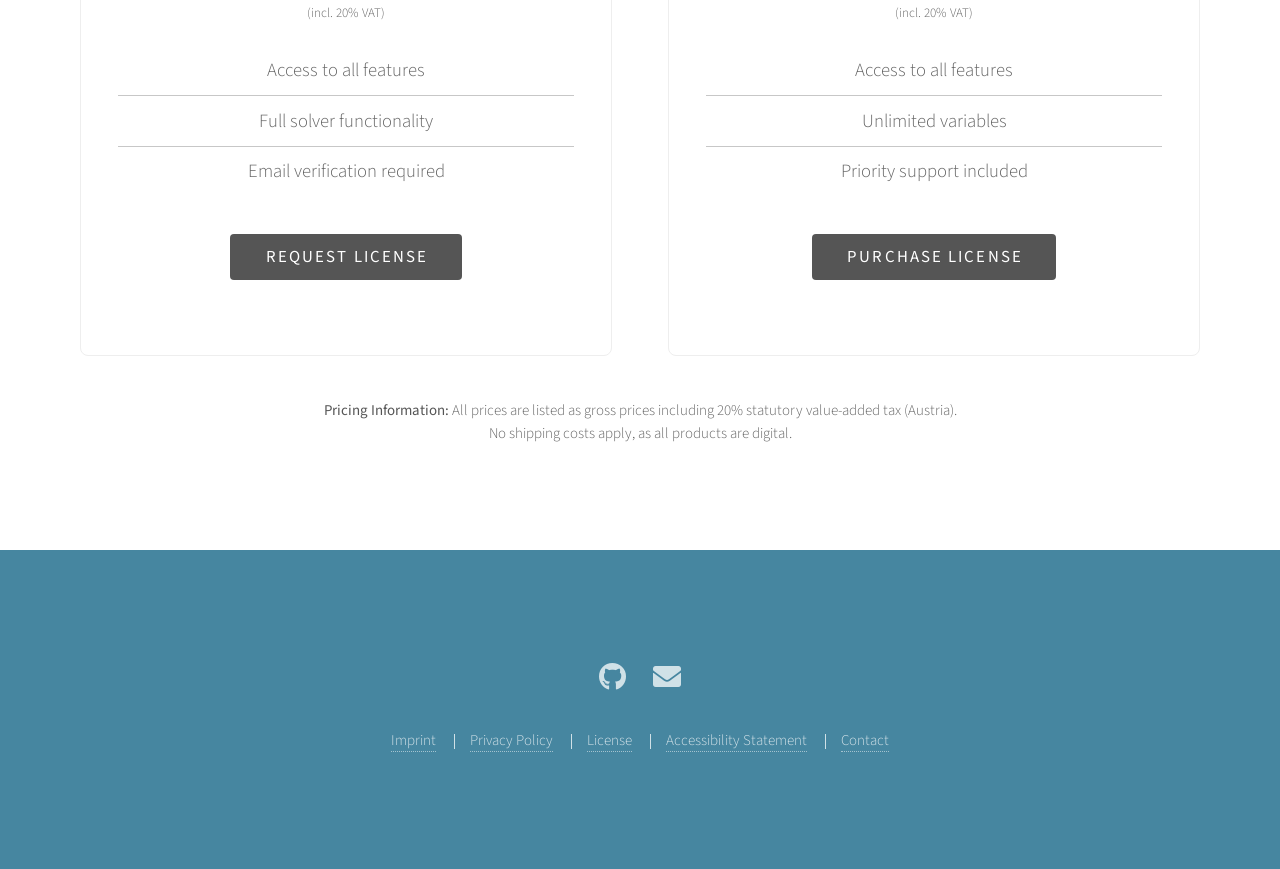
==== commit 8a7b0b2a: "tax in index html" ====
--- a/index.html
+++ b/index.html
@@ -70,10 +70,12 @@
 						<h2>Pricing & Licenses</h2>
 					</header>
 					<div class="row gtr-150">
+						<!-- Academia Plan -->
 						<div class="col-6 col-12-medium">
 							<div class="pricing-card">
 								<h3>Academia</h3>
-								<div class="price">0 € <span>/ Year</span></div>
+								<div class="price">0 € <span style="font-size: 0.5em;">/ Year</span></div>
+								<p style="font-size: 0.7em; margin-top: -1.5em;">(incl. 20% VAT)</p>
 								<ul class="alt">
 									<li>Access to all features</li>
 									<li>Full solver functionality</li>
@@ -84,10 +86,12 @@
 								</ul>
 							</div>
 						</div>
+						<!-- Enterprise Plan -->
 						<div class="col-6 col-12-medium">
 							<div class="pricing-card"> 
 								<h3>Enterprise</h3>
-								<div class="price">2,400 € <span>/ Year</span></div>
+								<div class="price">2,880 € <span style="font-size: 0.5em;">/ Year</span></div>
+								<p style="font-size: 0.7em; margin-top: -1.5em;">(incl. 20% VAT)</p>
 								<ul class="alt">
 									<li>Access to all features</li>
 									<li>Unlimited variables</li>
@@ -99,6 +103,12 @@
 							</div>
 						</div>
 					</div>
+
+					<!-- Der rechtliche Hinweis nach § 5 Abs 2 ECG -->
+					<p style="font-size: 0.8em; margin-top: 3em; line-height: 1.5; color: #666;">
+						<strong>Pricing Information:</strong> All prices are listed as gross prices including 20% statutory value-added tax (Austria). <br>
+						No shipping costs apply, as all products are digital. <br>
+					</p>
 				</div>
 			</section>
 
